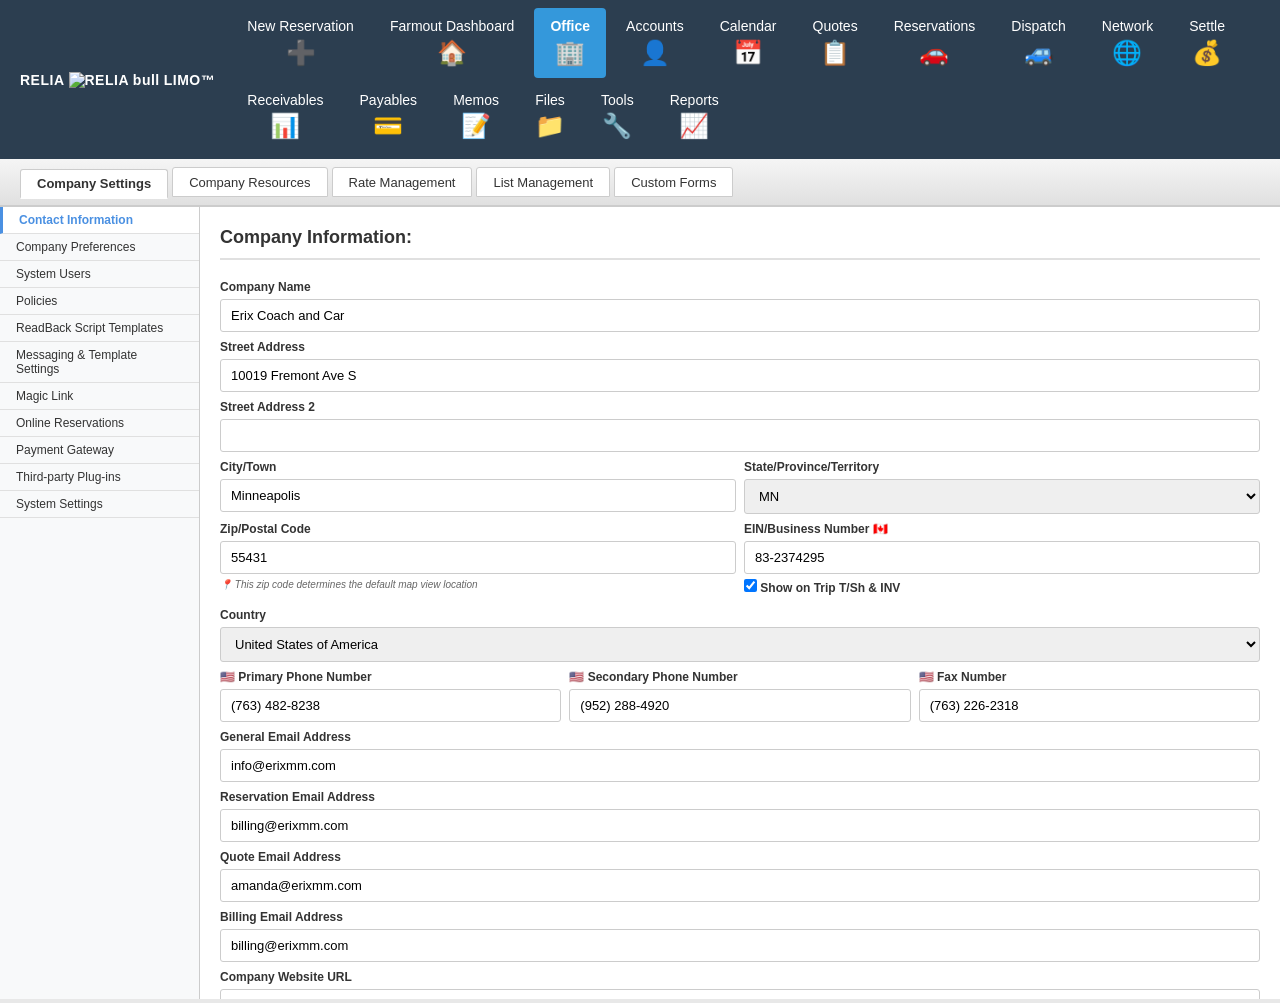
==== index.html @ c33052de "fbfb fbfb" ====
<!DOCTYPE html>
<html lang="en">
  <head>
    <meta charset="UTF-8" />
    <meta name="viewport" content="width=device-width, initial-scale=1.0" />
    <title>RELIA LIMO™ - Management System</title>
    <link rel="icon" href="https://github.com/user-attachments/assets/d7d111cc-186d-4a88-bac3-7b39c313b25c" />
    <!-- Load environment variables first -->
    <script src="env.js"></script>
    <link rel="stylesheet" href="my-office.css" />
    <link rel="stylesheet" href="accounts.css" />
    <link rel="stylesheet" href="quotes.css" />
    <link rel="stylesheet" href="calendar.css" />
    <link rel="stylesheet" href="user-menu.css" />
    <style>
      /* Main section visibility control */
      .app-main-section {
        display: none !important;
      }
      .app-main-section.active {
        display: block !important;
      }
      
      /* Ensure only one header shows */
      body {
        margin: 0;
        padding: 0;
      }
    </style>
  </head>
  <body>
    <div id="app">
      <!-- UNIFIED HEADER -->
      <header class="header">
        <div class="header-content">
          <div class="header-left">
            <h1 class="logo">RELIA<img src="https://rosebud.ai/assets/red-bull-logo.webp?5r88" alt="RELIA bull" class="logo-bull">LIMO™</h1>
          </div>
          <div class="main-nav">
            <button class="nav-btn" data-section="new-reservation" onclick="openNewReservation()"><span>New Reservation</span><span style="font-size: 24px;">➕</span></button>
            <button class="nav-btn" data-section="dashboard" onclick="switchMainSection('dashboard')"><span>Farmout Dashboard</span><span style="font-size: 24px;">🏠</span></button>
            <button class="nav-btn active" data-section="office" onclick="switchMainSection('office')"><span>Office</span><span style="font-size: 24px;">🏢</span></button>
            <button class="nav-btn" data-section="accounts" onclick="switchMainSection('accounts')"><span>Accounts</span><span style="font-size: 24px;">👤</span></button>
            <button class="nav-btn" data-section="calendar" onclick="switchMainSection('calendar')"><span>Calendar</span><span style="font-size: 24px;">📅</span></button>
            <button class="nav-btn" data-section="quotes" onclick="switchMainSection('quotes')"><span>Quotes</span><span style="font-size: 24px;">📋</span></button>
            <button class="nav-btn" data-section="reservations" onclick="switchMainSection('reservations')"><span>Reservations</span><span style="font-size: 24px;">🚗</span></button>
            <button class="nav-btn" data-section="dispatch" onclick="switchMainSection('dispatch')"><span>Dispatch</span><span style="font-size: 24px;">🚙</span></button>
            <button class="nav-btn" data-section="network" onclick="switchMainSection('network')"><span>Network</span><span style="font-size: 24px;">🌐</span></button>
            <button class="nav-btn" data-section="settle" onclick="switchMainSection('settle')"><span>Settle</span><span style="font-size: 24px;">💰</span></button>
            <button class="nav-btn" data-section="receivables" onclick="switchMainSection('receivables')"><span>Receivables</span><span style="font-size: 24px;">📊</span></button>
            <button class="nav-btn" data-section="payables" onclick="switchMainSection('payables')"><span>Payables</span><span style="font-size: 24px;">💳</span></button>
            <button class="nav-btn" data-section="memos" onclick="switchMainSection('memos')"><span>Memos</span><span style="font-size: 24px;">📝</span></button>
            <button class="nav-btn" data-section="files" onclick="switchMainSection('files')"><span>Files</span><span style="font-size: 24px;">📁</span></button>
            <button class="nav-btn" data-section="tools" onclick="switchMainSection('tools')"><span>Tools</span><span style="font-size: 24px;">🔧</span></button>
            <button class="nav-btn" data-section="reports" onclick="switchMainSection('reports')"><span>Reports</span><span style="font-size: 24px;">📈</span></button>
          </div>
        </div>
      </header>

      <!-- FARMOUT DASHBOARD SECTION (User View, Driver View, Farm-out) -->
      <div id="dashboardSection" class="app-main-section">
        <iframe src="index-reservations.html" style="width: 100%; height: calc(100vh - 60px); border: none;"></iframe>
      </div>

      <!-- OFFICE SECTION -->
      <div id="officeSection" class="app-main-section active">
        <iframe src="my-office.html" style="width: 100%; height: calc(100vh - 60px); border: none;"></iframe>
      </div>

      <!-- ACCOUNTS SECTION -->
      <div id="accountsSection" class="app-main-section">
        <iframe src="accounts.html" style="width: 100%; height: calc(100vh - 60px); border: none;"></iframe>
      </div>

      <!-- CALENDAR SECTION -->
      <div id="calendarSection" class="app-main-section">
        <iframe src="calendar.html" style="width: 100%; height: calc(100vh - 60px); border: none;"></iframe>
      </div>

      <!-- QUOTES SECTION -->
      <div id="quotesSection" class="app-main-section">
        <iframe src="quotes.html" style="width: 100%; height: calc(100vh - 60px); border: none;"></iframe>
      </div>

      <!-- RESERVATIONS SECTION -->
      <div id="reservationsSection" class="app-main-section">
        <iframe src="reservations-list.html" style="width: 100%; height: calc(100vh - 60px); border: none;"></iframe>
      </div>

      <!-- DISPATCH SECTION -->
      <div id="dispatchSection" class="app-main-section">
        <iframe src="dispatch-grid.html" style="width: 100%; height: calc(100vh - 60px); border: none;"></iframe>
      </div>

      <!-- NETWORK SECTION -->
      <div id="networkSection" class="app-main-section">
        <iframe src="network.html" style="width: 100%; height: calc(100vh - 60px); border: none;"></iframe>
      </div>

      <!-- SETTLE SECTION -->
      <div id="settleSection" class="app-main-section">
        <iframe src="settle.html" style="width: 100%; height: calc(100vh - 60px); border: none;"></iframe>
      </div>

      <!-- RECEIVABLES SECTION -->
      <div id="receivablesSection" class="app-main-section">
        <iframe src="receivables.html" style="width: 100%; height: calc(100vh - 60px); border: none;"></iframe>
      </div>

      <!-- PAYABLES SECTION -->
      <div id="payablesSection" class="app-main-section">
        <iframe src="payables.html" style="width: 100%; height: calc(100vh - 60px); border: none;"></iframe>
      </div>

      <!-- MEMOS SECTION -->
      <div id="memosSection" class="app-main-section">
        <iframe src="memos.html" style="width: 100%; height: calc(100vh - 60px); border: none;"></iframe>
      </div>

      <!-- FILES SECTION -->
      <div id="filesSection" class="app-main-section">
        <iframe src="files.html" style="width: 100%; height: calc(100vh - 60px); border: none;"></iframe>
      </div>

      <!-- TOOLS SECTION -->
      <div id="toolsSection" class="app-main-section">
        <iframe src="tools.html" style="width: 100%; height: calc(100vh - 60px); border: none;"></iframe>
      </div>

      <!-- REPORTS SECTION -->
      <div id="reportsSection" class="app-main-section">
        <iframe src="reports.html" style="width: 100%; height: calc(100vh - 60px); border: none;"></iframe>
      </div>

      <!-- NEW RESERVATION SECTION -->
      <div id="new-reservationSection" class="app-main-section">
        <iframe src="reservation-form.html" style="width: 100%; height: calc(100vh - 60px); border: none;"></iframe>
      </div>
    </div>

    <script>
      function openNewReservation() {
        switchMainSection('new-reservation');
      }

      function switchMainSection(section) {
        console.log('Switching to section:', section);
        
        // Update nav button active state
        document.querySelectorAll('.nav-btn').forEach(btn => {
          btn.classList.remove('active');
          if (btn.dataset.section === section) {
            btn.classList.add('active');
          }
        });

        // Force hide all sections first - remove active class
        document.querySelectorAll('.app-main-section').forEach(sec => {
          sec.classList.remove('active');
        });

        // Show selected section
        const sectionElement = document.getElementById(section + 'Section');
        if (sectionElement) {
          sectionElement.classList.add('active');
          console.log('✓ Activated section:', section);
        } else {
          console.error('Section not found:', section + 'Section');
        }
      }

      // Listen for messages from iframes
      window.addEventListener('message', function(event) {
        if (event.data.action === 'switchSection') {
          switchMainSection(event.data.section);
        } else if (event.data.action === 'switchToDashboard') {
          // Switch to dashboard first
          switchMainSection('dashboard');
          // Then send message to dashboard iframe to switch view
          setTimeout(() => {
            const dashboardIframe = document.querySelector('#dashboardSection iframe');
            if (dashboardIframe && dashboardIframe.contentWindow) {
              dashboardIframe.contentWindow.postMessage({
                action: 'switchView',
                view: event.data.view
              }, '*');
            }
          }, 100);
        } else if (event.data.action === 'navigateToSystemMapping') {
          // Switch to Office section
          switchMainSection('office');
          // Then send message to office iframe to navigate to System Settings > System Mapping
          setTimeout(() => {
            const officeIframe = document.querySelector('#officeSection iframe');
            if (officeIframe && officeIframe.contentWindow) {
              officeIframe.contentWindow.postMessage({
                action: 'navigateToSystemSettings',
                page: 'system-mapping'
              }, '*');
            }
          }, 100);
        }
      });
    </script>

    <!-- Authentication Protection & User Menu -->
    <script type="module" src="auth-guard.js"></script>
    <script type="module" src="user-menu.js"></script>
  </body>
</html>
---- my-office.css ----
* {
  margin: 0;
  padding: 0;
  box-sizing: border-box;
}

body {
  font-family: 'Segoe UI', Tahoma, Geneva, Verdana, sans-serif;
  background: #e8e8e8;
  color: #333;
  overflow-x: hidden;
}

/* Rate Management Layout */
.rate-management-layout {
  display: grid;
  grid-template-columns: 220px 1fr;
  gap: 0;
  height: calc(100vh - 110px);
  overflow: hidden;
}

.stored-rates-panel {
  background: #f5f5f5;
  border-right: 1px solid #ccc;
  border-radius: 0;
  display: flex;
  flex-direction: column;
  overflow-y: auto;
  height: 100%;
}

.rate-config-panel {
  background: white;
  border: none;
  border-radius: 0;
  display: flex;
  flex-direction: column;
  overflow-y: auto;
  padding: 20px;
}

.rate-type-tabs {
  display: flex;
  border-bottom: 2px solid #ddd;
  background: #f5f5f5;
}

.rate-type-tab {
  flex: 1;
  padding: 12px 20px;
  background: #f5f5f5;
  border: none;
  border-right: 1px solid #ddd;
  font-size: 13px;
  font-weight: 600;
  color: #666;
  cursor: pointer;
  transition: all 0.2s;
}

.rate-type-tab:last-child {
  border-right: none;
}

.rate-type-tab:hover {
  background: #e0e0e0;
}

.rate-type-tab.active {
  background: white;
  color: #2c3e50;
  border-bottom: 2px solid #3498db;
  margin-bottom: -2px;
}

.rate-form-content {
  padding: 20px;
  flex: 1;
  overflow-y: auto;
}

.rate-form {
  display: none;
}

.rate-form.active {
  display: block;
}

/* Rate Matrix Layout */
.rate-matrix-layout {
  padding: 30px;
  background: white;
  border: 1px solid #ddd;
  border-radius: 4px;
  min-height: calc(100vh - 110px);
}

.rate-matrix-panel {
  max-width: 600px;
}

.rate-matrix-list {
  display: flex;
  flex-direction: column;
  gap: 15px;
  margin-bottom: 30px;
}

.rate-matrix-item {
  display: flex;
  justify-content: space-between;
  align-items: center;
  padding: 12px 0;
  border-bottom: 1px solid #e0e0e0;
}

.rate-matrix-item:last-child {
  border-bottom: none;
}

.rate-matrix-name {
  color: #0066cc;
  text-decoration: underline;
  font-size: 14px;
  font-weight: 500;
  cursor: pointer;
  transition: color 0.2s;
}

.rate-matrix-name:hover {
  color: #004499;
}

.rate-matrix-actions {
  display: flex;
  gap: 15px;
}

.rate-matrix-edit {
  color: #0066cc;
  text-decoration: none;
  font-size: 13px;
  font-weight: 500;
  cursor: pointer;
  transition: color 0.2s;
}

.rate-matrix-edit:hover {
  color: #004499;
  text-decoration: underline;
}

.rate-matrix-delete {
  color: #d32f2f;
  text-decoration: none;
  font-size: 13px;
  font-weight: 500;
  cursor: pointer;
  transition: color 0.2s;
}

.rate-matrix-delete:hover {
  color: #b71c1c;
  text-decoration: underline;
}

.rate-matrix-divider {
  text-align: center;
  margin: 30px 0;
  position: relative;
}

.rate-matrix-divider::before {
  content: '';
  position: absolute;
  left: 0;
  top: 50%;
  width: 100%;
  height: 1px;
  background: #ddd;
}

.rate-matrix-divider span {
  position: relative;
  background: white;
  padding: 0 15px;
  color: #999;
  font-size: 13px;
  font-weight: 500;
}

.rate-matrix-create {
  text-align: left;
}

.rate-matrix-create-link {
  color: #0066cc;
  text-decoration: underline;
  font-size: 14px;
  font-weight: 500;
  cursor: pointer;
  transition: color 0.2s;
}

.rate-matrix-create-link:hover {
  color: #004499;
}

/* Promo Layout */
.promo-layout {
  display: flex;
  flex-direction: column;
  height: calc(100vh - 110px);
}

.promo-tabs {
  display: flex;
  background: #f5f5f5;
  border-bottom: 2px solid #ddd;
}

.promo-tab {
  padding: 12px 30px;
  background: #f5f5f5;
  border: none;
  border-right: 1px solid #ddd;
  font-size: 13px;
  font-weight: 600;
  color: #666;
  cursor: pointer;
  transition: all 0.2s;
}

.promo-tab:hover {
  background: #e0e0e0;
}

.promo-tab.active {
  background: white;
  color: #2c3e50;
  border-bottom: 2px solid #3498db;
  margin-bottom: -2px;
}

.promo-content-layout {
  display: grid;
  grid-template-columns: 350px 1fr;
  gap: 20px;
  padding: 20px;
  background: white;
  flex: 1;
  overflow-y: auto;
}

.promo-list-panel {
  display: flex;
  flex-direction: column;
}

.promo-form-panel {
  border-left: 1px solid #e0e0e0;
  padding-left: 20px;
  overflow-y: auto;
}

.promo-editor-toolbar {
  display: flex;
  gap: 5px;
  align-items: center;
  flex-wrap: wrap;
}

/* Miscellaneous Fees Layout */
.misc-fees-layout {
  display: grid;
  grid-template-columns: 350px 1fr;
  gap: 20px;
  padding: 20px;
  background: white;
  border: 1px solid #ddd;
  border-radius: 4px;
  height: calc(100vh - 110px);
  overflow: hidden;
}

.misc-fees-list-panel {
  display: flex;
  flex-direction: column;
  border-right: 1px solid #e0e0e0;
  padding-right: 20px;
}

.misc-fees-form-panel {
  overflow-y: auto;
  padding-left: 20px;
}

/* Header - Same as reservation form */
.header {
  background: #2c3e50;
  box-shadow: 0 2px 4px rgba(0, 0, 0, 0.2);
}

.header-content {
  display: flex;
  justify-content: space-between;
  align-items: center;
  max-width: 1800px;
  margin: 0 auto;
  padding: 8px 20px;
  gap: 1rem;
}

.header-left {
  display: flex;
  align-items: center;
  gap: 15px;
}

.logo {
  font-size: 14px;
  font-weight: 700;
  color: white;
  letter-spacing: 0.5px;
  white-space: nowrap;
  display: flex;
  align-items: center;
  gap: 4px;
}

.logo-bull {
  height: 16px;
  width: auto;
  vertical-align: middle;
  display: inline-block;
}

.logo-bull {
  height: 16px;
  width: auto;
  vertical-align: middle;
  display: inline-block;
}

.btn-new-reservation {
  background: #28a745;
  color: white;
  border: none;
  padding: 8px 16px;
  font-size: 13px;
  font-weight: 600;
  border-radius: 4px;
  cursor: pointer;
  white-space: nowrap;
  transition: background 0.2s;
}

.btn-new-reservation:hover {
  background: #218838;
}

.header-view-buttons {
  display: flex;
  gap: 5px;
}

.view-btn {
  background: rgba(255, 255, 255, 0.15);
  color: white;
  border: 1px solid rgba(255, 255, 255, 0.3);
  padding: 6px 12px;
  font-size: 12px;
  border-radius: 3px;
  cursor: pointer;
  white-space: nowrap;
  transition: background 0.2s;
}

.view-btn:hover {
  background: rgba(255, 255, 255, 0.25);
}

.main-nav {
  display: flex;
  gap: 4px;
  flex: 1;
  justify-content: flex-start;
}

.nav-btn {
  padding: 8px 12px;
  border: none;
  background: rgba(255, 255, 255, 0.1);
  color: white;
  cursor: pointer;
  font-size: 11px;
  font-weight: 500;
  transition: background 0.2s;
  white-space: nowrap;
  border-radius: 3px;
  min-width: fit-content;
  box-sizing: border-box;
  display: flex;
  flex-direction: column;
  align-items: center;
  gap: 4px;
  line-height: 1.2;
}

.nav-btn:hover {
  background: rgba(255, 255, 255, 0.2);
}

.nav-btn.active {
  background: #e74c3c;
  font-weight: 500;
}

/* Window Tabs Bar */
.window-tabs-bar {
  background: linear-gradient(180deg, #f5f5f5 0%, #e0e0e0 100%);
  border-bottom: 2px solid #ccc;
  padding: 8px 20px;
  display: flex;
  justify-content: space-between;
  align-items: center;
}

.window-tabs {
  display: flex;
  gap: 4px;
}

.window-tab {
  padding: 6px 16px;
  border: 1px solid #ccc;
  background: white;
  color: #333;
  cursor: pointer;
  border-radius: 3px 3px 0 0;
  font-size: 13px;
  font-weight: 500;
  transition: all 0.2s;
  white-space: nowrap;
}

.window-tab:hover {
  background: #f8f9fa;
}

.window-tab.active {
  background: white;
  border-bottom-color: white;
  font-weight: 600;
  position: relative;
  bottom: -2px;
  border-bottom: 2px solid white;
}

.window-actions {
  display: flex;
  gap: 5px;
}

.window-actions .view-btn {
  background: rgba(255, 255, 255, 0.9);
  border: 1px solid #ccc;
  padding: 6px 12px;
  font-size: 12px;
  border-radius: 3px;
  cursor: pointer;
  white-space: nowrap;
  transition: background 0.2s;
  color: #333;
}

.window-actions .view-btn:hover {
  background: #e9ecef;
  border-color: #adb5bd;
}

/* Buttons */
.btn {
  padding: 8px 16px;
  border: 1px solid #ccc;
  border-radius: 3px;
  font-size: 13px;
  font-weight: 500;
  cursor: pointer;
  transition: all 0.2s;
  background: white;
}

.btn-primary {
  background: #4a90e2;
  border-color: #4a90e2;
  color: white;
}

.btn-primary:hover {
  background: #357abd;
}

.btn-secondary {
  background: #6c757d;
  border-color: #6c757d;
  color: white;
}

.btn-secondary:hover {
  background: #5a6268;
}

.btn-large {
  padding: 10px 24px;
  font-size: 14px;
  font-weight: 600;
}

/* Main Content */
.main-content {
  max-width: 1800px;
  margin: 0 auto;
  padding: 0;
  display: flex;
}

#mainSidebar {
  flex-shrink: 0;
  width: 200px;
}

.office-section {
  flex: 1;
  width: 100%;
  max-width: 100%;
}

/* Office Layout */
.office-layout {
  flex: 1;
  min-height: calc(100vh - 90px);
  background: white;
}

/* Sidebar */
.sidebar {
  background: #f8f9fa;
  border-right: 1px solid #ccc;
  display: flex;
  flex-direction: column;
  padding: 0;
}

.sidebar-group {
  display: flex;
  flex-direction: column;
  flex: 1;
}

.sidebar-btn {
  padding: 6px 16px;
  border: none;
  background: transparent;
  text-align: left;
  font-size: 12px;
  color: #333;
  cursor: pointer;
  border-bottom: 1px solid #e0e0e0;
  transition: all 0.2s;
  width: 100%;
  display: block;
}

.sidebar-btn:hover {
  background: #e9ecef;
}

.sidebar-btn.active {
  background: white;
  border-left: 3px solid #4a90e2;
  font-weight: 600;
  color: #4a90e2;
}

.sidebar-subgroup {
  background: #f2f4f7;
  padding: 4px 0 10px 0;
}

.sidebar-subbtn {
  padding: 6px 18px 6px 28px;
  border: none;
  background: transparent;
  text-align: left;
  font-size: 12px;
  color: #333;
  cursor: pointer;
  border-bottom: 1px solid #e0e0e0;
  width: 100%;
  display: block;
  transition: all 0.2s;
}

.sidebar-subbtn:hover {
  background: #e9ecef;
}

.sidebar-subbtn.active {
  background: #fff;
  color: #2c5282;
  border-left: 3px solid #4a90e2;
  font-weight: 600;
}

/* Content Area */
.content-area {
  padding: 20px;
  background: white;
}

.office-section {
  display: none;
}

.office-section.active {
  display: block;
}

.section-header {
  margin-bottom: 20px;
  padding-bottom: 10px;
  border-bottom: 2px solid #e0e0e0;
}

.section-header h2 {
  font-size: 18px;
  font-weight: 600;
  color: #333;
}

/* Form Styles */
.form-container {
  max-width: 1200px;
}

.form-row,
.form-row-2,
.form-row-3 {
  display: grid;
  gap: 8px;
  margin-bottom: 8px;
}

.form-row {
  grid-template-columns: 1fr;
}

.form-row-2 {
  grid-template-columns: 1fr 1fr;
}

.form-row-3 {
  grid-template-columns: 1fr 1fr 1fr;
}

.form-group {
  display: flex;
  flex-direction: column;
}

.form-group label {
  font-size: 12px;
  font-weight: 600;
  color: #333;
  margin-bottom: 5px;
}

.form-control {
  padding: 8px 10px;
  border: 1px solid #ccc;
  border-radius: 3px;
  font-size: 13px;
  font-family: inherit;
}

.form-control:focus {
  outline: none;
  border-color: #4a90e2;
  box-shadow: 0 0 0 2px rgba(74, 144, 226, 0.1);
}

.form-hint {
  font-size: 11px;
  color: #666;
  margin: 5px 0;
}

.file-upload-group {
  display: flex;
  align-items: center;
  gap: 10px;
  margin: 10px 0;
}

.file-name {
  font-size: 12px;
  color: #666;
  font-style: italic;
}

.logo-preview {
  margin-top: 15px;
  padding: 20px;
  border: 1px solid #e0e0e0;
  border-radius: 3px;
  text-align: center;
  background: #fafafa;
}

.logo-preview img {
  max-width: 200px;
  height: auto;
  display: block;
  margin: 0 auto 10px;
  background: white;
  padding: 10px;
  border: 1px solid #e0e0e0;
}

.logo-link {
  color: #4a90e2;
  font-size: 12px;
  text-decoration: none;
  display: inline-block;
  margin-top: 10px;
}

.logo-link:hover {
  text-decoration: underline;
}

.form-actions {
  margin-top: 30px;
  padding-top: 20px;
  border-top: 1px solid #e0e0e0;
  display: flex;
  justify-content: center;
}

/* Company Preferences Sub-navigation */
.prefs-subnav {
  display: flex;
  gap: 0;
  margin-bottom: 20px;
  border: 1px solid #ccc;
  border-radius: 3px;
  overflow: hidden;
  background: white;
}

.prefs-subnav-btn {
  flex: 1;
  padding: 10px 15px;
  border: none;
  border-right: 1px solid #ccc;
  background: #f8f9fa;
  color: #333;
  cursor: pointer;
  font-size: 12px;
  font-weight: 500;
  transition: all 0.2s;
  white-space: nowrap;
}

.prefs-subnav-btn:last-child {
  border-right: none;
}

.prefs-subnav-btn:hover {
  background: #e9ecef;
}

.prefs-subnav-btn.active {
  background: white;
  font-weight: 600;
  color: #4a90e2;
  border-bottom: 3px solid #4a90e2;
}

.prefs-content {
  display: none;
}

.prefs-content.active {
  display: block;
}

.form-section-divider {
  height: 1px;
  background: #e0e0e0;
  margin: 25px 0;
}

.btn-small {
  padding: 6px 12px;
  font-size: 12px;
}

.btn-danger {
  background: #dc3545;
  border-color: #dc3545;
  color: white;
}

.btn-danger:hover {
  background: #c82333;
}

/* System Users Layout */
.system-users-layout {
  display: grid;
  grid-template-columns: 250px 1fr;
  min-height: calc(100vh - 150px);
  background: white;
  border: 1px solid #ccc;
}

.users-list-panel {
  background: #f8f9fa;
  border-right: 1px solid #ccc;
  display: flex;
  flex-direction: column;
}

.users-list-header {
  padding: 15px;
  border-bottom: 1px solid #ccc;
  display: flex;
  justify-content: space-between;
  align-items: center;
}

.users-list-header h3 {
  font-size: 14px;
  font-weight: 600;
  margin: 0;
}

.users-list {
  flex: 1;
  overflow-y: auto;
}

.user-item {
  padding: 12px 15px;
  border-bottom: 1px solid #e0e0e0;
  cursor: pointer;
  transition: background 0.2s;
}

.user-item:hover {
  background: #e9ecef;
}

.user-item.active {
  background: white;
  border-left: 3px solid #4a90e2;
}

.user-item-name {
  font-size: 12px;
  font-weight: 600;
  color: #333;
  margin-bottom: 4px;
}

.user-item-role {
  font-size: 11px;
  color: #666;
}

.users-actions {
  padding: 15px;
  border-top: 1px solid #ccc;
}

.user-details-panel {
  padding: 20px;
  overflow-y: auto;
}

.user-details-header {
  display: flex;
  justify-content: space-between;
  align-items: center;
  margin-bottom: 20px;
  padding-bottom: 15px;
  border-bottom: 2px solid #e0e0e0;
}

.user-details-header h3 {
  font-size: 18px;
  font-weight: 600;
  margin: 0;
}

.user-info-section,
.user-databases-section,
.ip-restrictions-section,
.permissions-section,
.schedule-restrictions-section {
  margin-bottom: 30px;
  padding: 20px;
  background: #fafafa;
  border: 1px solid #e0e0e0;
  border-radius: 3px;
}

.user-info-section h4,
.user-databases-section h4,
.ip-restrictions-section h4,
.permissions-section h4,
.schedule-restrictions-section h4 {
  font-size: 14px;
  font-weight: 600;
  margin: 0 0 15px 0;
  color: #333;
}

.permissions-notice,
.schedule-notice {
  background: #fff3cd;
  border: 1px solid #ffc107;
  padding: 10px 15px;
  margin-bottom: 20px;
  font-size: 12px;
  border-radius: 3px;
}

.permissions-tree {
  max-height: 600px;
  overflow-y: auto;
  border: 1px solid #e0e0e0;
  background: white;
  padding: 15px;
}

.permission-group {
  margin-bottom: 15px;
}

.permission-parent {
  display: block;
  font-weight: 600;
  font-size: 13px;
  padding: 8px;
  background: #f8f9fa;
  border-bottom: 1px solid #e0e0e0;
  cursor: pointer;
  user-select: none;
}

.permission-parent:hover {
  background: #e9ecef;
}

.toggle-icon {
  display: inline-block;
  width: 16px;
  font-size: 12px;
  color: #666;
}

.permission-children {
  padding-left: 30px;
  margin-top: 10px;
}

.permission-children label {
  display: block;
  padding: 6px 8px;
  font-size: 12px;
  font-weight: 400;
  cursor: pointer;
}

.permission-children label:hover {
  background: #f8f9fa;
}

.permission-children input[type="checkbox"] {
  margin-right: 8px;
}

.schedule-table {
  width: 100%;
  border-collapse: collapse;
  background: white;
}

.schedule-table th,
.schedule-table td {
  padding: 10px;
  border: 1px solid #e0e0e0;
  font-size: 12px;
}

.schedule-table th {
  background: #f8f9fa;
  font-weight: 600;
  text-align: left;
}

.form-control-small {
  padding: 6px 8px;
  border: 1px solid #ccc;
  border-radius: 3px;
  font-size: 12px;
  font-family: inherit;
  width: 100%;
}

.form-control-small:focus {
  outline: none;
  border-color: #4a90e2;
}

.user-empty-state {
  display: flex;
  align-items: center;
  justify-content: center;
  min-height: 400px;
}

/* Policies Layout */
.policies-layout {
  background: white;
}

.policy-tabs {
  display: flex;
  gap: 0;
  border-bottom: 2px solid #ccc;
  background: #f8f9fa;
}

.policy-tab {
  padding: 12px 24px;
  border: none;
  background: transparent;
  color: #666;
  cursor: pointer;
  font-size: 13px;
  font-weight: 500;
  border-bottom: 3px solid transparent;
  transition: all 0.2s;
}

.policy-tab:hover {
  background: #e9ecef;
}

.policy-tab.active {
  color: #4a90e2;
  border-bottom-color: #4a90e2;
  background: white;
  font-weight: 600;
}

.policies-content-layout {
  display: grid;
  grid-template-columns: 300px 1fr;
  min-height: calc(100vh - 200px);
}

.policies-list-panel {
  background: #f8f9fa;
  border-right: 1px solid #ccc;
  display: flex;
  flex-direction: column;
}

.policies-list-header {
  padding: 15px;
  border-bottom: 1px solid #ccc;
  display: flex;
  justify-content: space-between;
  align-items: center;
}

.policies-list-header h3 {
  font-size: 14px;
  font-weight: 600;
  margin: 0;
}

.policies-list {
  flex: 1;
  overflow-y: auto;
}

.policy-item {
  padding: 12px 15px;
  border-bottom: 1px solid #e0e0e0;
  cursor: pointer;
  transition: background 0.2s;
}

.policy-item:hover {
  background: #e9ecef;
}

.policy-item.active {
  background: white;
  border-left: 3px solid #4a90e2;
}

.policy-item-name {
  font-size: 12px;
  font-weight: 500;
  color: #333;
}

.policies-actions {
  padding: 15px;
  border-top: 1px solid #ccc;
  display: flex;
  flex-direction: column;
  gap: 5px;
}

.policy-editor-panel {
  padding: 20px;
  overflow-y: auto;
  background: white;
}

.policy-editor-header {
  margin-bottom: 20px;
}

/* Two-column layout for form and editor (only in policies and custom forms sections) */
#policies-section .policy-editor-content-wrapper,
#custom-forms-section .policy-editor-content-wrapper {
  display: flex;
  gap: 20px;
  align-items: stretch;
}

#policies-section .policy-form-column {
  flex: 0 0 180px;
  min-width: 180px;
  display: flex;
  flex-direction: column;
}

#custom-forms-section .policy-form-column {
  flex: 0 0 400px;
  min-width: 400px;
  display: flex;
  flex-direction: column;
}

#policies-section .policy-editor-column,
#custom-forms-section .policy-editor-column {
  flex: 1;
  min-width: 0;
  display: flex;
  flex-direction: column;
}

/* HTML Editor */
.html-editor-container {
  border: 1px solid #ccc;
  border-radius: 3px;
  background: white;
  display: flex;
  flex-direction: column;
  height: 100%;
}

.html-editor-toolbar {
  display: flex;
  flex-wrap: wrap;
  gap: 5px;
  padding: 10px;
  background: #f8f9fa;
  border-bottom: 1px solid #ccc;
  align-items: center;
}

.toolbar-group {
  display: flex;
  gap: 2px;
}

.toolbar-separator {
  width: 1px;
  height: 24px;
  background: #ccc;
  margin: 0 5px;
}

.toolbar-btn {
  padding: 6px 10px;
  border: 1px solid #ccc;
  background: white;
  cursor: pointer;
  font-size: 13px;
  border-radius: 3px;
  transition: all 0.2s;
  min-width: 32px;
  text-align: center;
}

.toolbar-btn:hover {
  background: #e9ecef;
  border-color: #999;
}

.toolbar-btn:active {
  background: #dee2e6;
}

.toolbar-btn-primary {
  background: #4a90e2;
  border-color: #4a90e2;
  color: white;
  font-weight: 500;
  display: none; /* Hidden by default, shown when in HTML editor sections */
}

.toolbar-btn-primary:hover {
  background: #357abd;
}

.toolbar-select {
  padding: 6px 8px;
  border: 1px solid #ccc;
  border-radius: 3px;
  font-size: 12px;
  background: white;
  cursor: pointer;
}

.toolbar-select:focus {
  outline: none;
  border-color: #4a90e2;
}

.html-editor-content {
  flex: 1;
  overflow-y: auto;
  padding: 20px;
  font-family: Arial, sans-serif;
  font-size: 13px;
  line-height: 1.6;
  color: #333;
  min-height: 400px;
}

.html-editor-content:focus {
  outline: none;
}

.html-editor-content p {
  margin: 0 0 10px 0;
}

/* Source Code View (xhtml) */
.html-editor-source {
  flex: 1;
  padding: 20px;
  border: none;
  font-family: 'Courier New', Consolas, monospace;
  font-size: 12px;
  line-height: 1.5;
  resize: none;
  background: #f8f8f8;
  color: #333;
  min-height: 400px;
}

.html-editor-source:focus {
  outline: none;
  background: #fff;
}

/* Preview View */
.html-editor-preview {
  flex: 1;
  overflow-y: auto;
  padding: 20px;
  font-family: Arial, sans-serif;
  font-size: 13px;
  line-height: 1.6;
  color: #333;
  background: white;
  border: 1px solid #e0e0e0;
  min-height: 400px;
}

.html-editor-preview p {
  margin: 0 0 10px 0;
}

.html-editor-footer {
  padding: 10px 15px;
  background: #f8f9fa;
  border-top: 1px solid #ccc;
  margin-top: auto;
  display: flex;
  align-items: center;
  justify-content: space-between;
}

.editor-footer-tabs {
  display: flex;
  gap: 5px;
}

.editor-footer-tab {
  padding: 6px 16px;
  border: 1px solid #ccc;
  background: white;
  cursor: pointer;
  font-size: 12px;
  border-radius: 3px;
  transition: all 0.2s;
}

.editor-footer-tab:hover {
  background: #e9ecef;
}

.editor-footer-tab.active {
  background: #4a90e2;
  color: white;
  border-color: #4a90e2;
}

/* Tag Insert Modal */
.tag-categories {
  max-height: 500px;
  overflow-y: auto;
}

.tag-category {
  margin-bottom: 20px;
  padding: 15px;
  background: #f8f9fa;
  border: 1px solid #e0e0e0;
  border-radius: 3px;
}

.tag-category h4 {
  font-size: 13px;
  font-weight: 600;
  margin: 0 0 10px 0;
  color: #333;
  padding-bottom: 10px;
  border-bottom: 1px solid #e0e0e0;
}

.tag-list {
  display: flex;
  flex-wrap: wrap;
  gap: 8px;
}

.tag-item {
  padding: 6px 12px;
  border: 1px solid #ccc;
  background: white;
  cursor: pointer;
  font-size: 11px;
  font-family: 'Courier New', monospace;
  border-radius: 3px;
  transition: all 0.2s;
  color: #d63384;
  font-weight: 500;
}

.tag-item:hover {
  background: #4a90e2;
  border-color: #4a90e2;
  color: white;
  transform: translateY(-1px);
  box-shadow: 0 2px 4px rgba(0, 0, 0, 0.1);
}

/* ====================================== */
/* Messaging & Template Settings Styles */
/* ====================================== */

.messaging-layout {
  border: 1px solid #ddd;
  border-radius: 4px;
  overflow: hidden;
  background: white;
}

/* Left Navigation Panel */
.messaging-nav-panel {
  width: 200px;
  background: #f8f9fa;
  border-right: 1px solid #ddd;
  overflow-y: auto;
  flex-shrink: 0;
  padding: 10px 0;
}

.messaging-nav-header {
  padding: 20px;
  background: #fff;
  border-bottom: 1px solid #ddd;
}

.messaging-nav-header h3 {
  font-size: 16px;
  color: #2c3e50;
  margin: 0;
}

.messaging-nav-list {
  padding: 10px 0;
}

.messaging-nav-item {
  display: flex;
  align-items: center;
  gap: 10px;
  width: 100%;
  padding: 12px 20px;
  border: none;
  background: transparent;
  text-align: left;
  cursor: pointer;
  font-size: 14px;
  color: #555;
  transition: all 0.2s;
  border-left: 3px solid transparent;
}

.messaging-nav-item:hover {
  background: rgba(74, 144, 226, 0.1);
  color: #4a90e2;
}

.messaging-nav-item.active {
  background: rgba(74, 144, 226, 0.15);
  color: #4a90e2;
  border-left-color: #4a90e2;
  font-weight: 600;
}

.nav-item-icon {
  font-size: 16px;
}

/* Subnav items */
.messaging-nav-subitems {
  padding-left: 20px;
  background: rgba(0, 0, 0, 0.02);
}

.messaging-nav-subitem {
  display: block;
  width: 100%;
  padding: 10px 15px;
  background: transparent;
  border: none;
  border-left: 3px solid transparent;
  text-align: left;
  cursor: pointer;
  font-size: 12px;
  color: #6c757d;
  transition: all 0.2s;
}

.messaging-nav-subitem:hover {
  background: #e9ecef;
  color: #495057;
}

.messaging-nav-subitem.active {
  background: #e3f2fd;
  border-left-color: #2196f3;
  color: #0066cc;
  font-weight: 600;
}

/* Right Content Panel */
.messaging-content-panel {
  flex: 1;
  background: white;
  overflow-y: auto;
  padding: 0;
}

/* Main Tabs */
.messaging-tabs {
  display: flex;
  gap: 0;
  background: #f8f9fa;
  border-bottom: 2px solid #ddd;
}

.messaging-tab {
  padding: 12px 24px;
  background: #f8f9fa;
  border: none;
  border-right: 1px solid #ddd;
  cursor: pointer;
  font-weight: 500;
  font-size: 13px;
  transition: all 0.2s;
  color: #555;
}

.messaging-tab:hover {
  background: #e9ecef;
}

.messaging-tab.active {
  background: white;
  border-bottom: 2px solid white;
  margin-bottom: -2px;
  position: relative;
  z-index: 1;
  color: #0066cc;
  font-weight: 600;
}

.messaging-content-wrapper {
  display: flex;
  gap: 0;
  min-height: 500px;
  max-height: calc(100vh - 250px);
}

.messaging-content-wrapper.full-width {
  display: block;
}

.messaging-content-wrapper.full-width .messaging-content-panel {
  width: 100%;
  max-width: 100%;
}

/* Tab Content */
.messaging-tab-content {
  display: none;
  padding: 20px;
}

.messaging-tab-content.active {
  display: block;
}

/* Subsections */
.messaging-subsection {
  display: none;
}

.messaging-subsection.active {
  display: block;
}

.messaging-section-header {
  margin-bottom: 20px;
  padding-bottom: 10px;
  border-bottom: 2px solid #e9ecef;
}

.messaging-section-header h3 {
  font-size: 18px;
  color: #2c3e50;
  margin: 0;
}

/* Email Header Templates Styles */
.email-header-row {
  display: flex;
  align-items: flex-start;
  gap: 20px;
  margin-bottom: 20px;
  padding: 0;
}

.email-header-label {
  width: 280px;
  font-size: 13px;
  color: #333;
  padding-top: 8px;
  font-weight: 400;
  flex-shrink: 0;
}

.email-header-textarea {
  flex: 1;
  min-height: 80px;
  font-size: 13px;
  padding: 8px;
  resize: vertical;
}

.email-header-note {
  padding: 10px 0;
  font-size: 12px;
  color: #666;
  font-style: italic;
}

.help-link {
  color: #0066cc;
  text-decoration: underline;
}

/* Invoices Styles */
.invoice-row {
  display: flex;
  align-items: center;
  gap: 20px;
  margin-bottom: 20px;
  padding: 0;
}

.invoice-message-row {
  display: flex;
  align-items: flex-start;
  gap: 20px;
  margin-bottom: 20px;
  padding: 0;
}

.invoice-label {
  width: 280px;
  font-size: 13px;
  color: #333;
  font-weight: 400;
  flex-shrink: 0;
}

.invoice-dropdown {
  width: 150px;
  font-size: 13px;
}

.invoice-textarea {
  flex: 1;
  min-height: 120px;
  font-size: 13px;
  padding: 8px;
  resize: vertical;
  font-family: monospace;
}

/* Document Mapping Styles */
.document-mapping-row {
  display: flex;
  align-items: center;
  gap: 20px;
  margin-bottom: 15px;
  padding: 0;
}

.document-mapping-label {
  width: 280px;
  font-size: 13px;
  color: #333;
  font-weight: 400;
  flex-shrink: 0;
}

.document-mapping-dropdown {
  width: 300px;
  font-size: 13px;
}

/* Settings Form */
.messaging-settings-form {
  max-width: 1000px;
}

.setting-row {
  display: grid;
  grid-template-columns: 2fr 1fr;
  gap: 20px;
  align-items: start;
  padding: 15px 0;
  border-bottom: 1px solid #f0f0f0;
}

.setting-row:last-child {
  border-bottom: none;
}

.setting-label {
  font-size: 13px;
  color: #555;
  line-height: 1.5;
  padding-top: 8px;
}

.setting-control {
  width: 200px;
  padding: 8px 12px;
  font-size: 13px;
}

.setting-control-group {
  display: flex;
  align-items: center;
  gap: 10px;
  flex-wrap: wrap;
}

.setting-label-inline {
  font-size: 13px;
  color: #555;
  white-space: nowrap;
}

.setting-control-inline {
  flex: 1;
  min-width: 250px;
  padding: 8px 12px;
  font-size: 13px;
}

/* Email Res Manifest Styles */
.info-banner {
  background: #fff9e6;
  border: 1px solid #f0c36d;
  padding: 12px 20px;
  margin-bottom: 20px;
  border-radius: 4px;
  font-size: 13px;
  color: #856404;
}

.manifest-settings-form {
  max-width: 1200px;
}

.manifest-row {
  display: flex;
  align-items: center;
  gap: 15px;
  margin-bottom: 20px;
}

.manifest-label {
  font-size: 13px;
  color: #333;
  min-width: 80px;
}

.manifest-control {
  width: 250px;
  padding: 8px 12px;
  font-size: 13px;
}

.manifest-schedule-row {
  display: grid;
  grid-template-columns: repeat(3, 1fr);
  gap: 20px;
  margin-bottom: 25px;
}

.manifest-schedule-group {
  display: flex;
  flex-direction: column;
  gap: 8px;
}

.manifest-schedule-group .manifest-label {
  font-weight: 500;
}

.manifest-schedule-group .manifest-control {
  width: 100%;
}

/* Filter Dropdowns */
.manifest-filters {
  margin-bottom: 25px;
}

.manifest-filter-row {
  display: flex;
  gap: 2%;
  margin-bottom: 15px;
}

.manifest-filter-select {
  flex: 1;
  padding: 8px 12px;
  font-size: 13px;
}

.manifest-filter-group {
  flex: 1;
  display: flex;
  flex-direction: column;
  gap: 6px;
  width: 32%;
}

.manifest-filter-label {
  font-size: 12px;
  color: #666;
  font-weight: 500;
}

/* Email Fields */
.manifest-emails {
  margin-bottom: 25px;
  padding-bottom: 25px;
  border-bottom: 1px solid #e0e0e0;
}

.manifest-email-row {
  display: grid;
  grid-template-columns: repeat(3, 1fr);
  gap: 20px;
}

.manifest-email-group {
  display: flex;
  flex-direction: column;
  gap: 8px;
}

.manifest-email-input {
  width: 100%;
  padding: 8px 12px;
  font-size: 13px;
}

/* Exclude/Include Options */
.manifest-options-row {
  display: grid;
  grid-template-columns: 1fr 1fr 1fr;
  gap: 30px;
  align-items: start;
}

.manifest-options-group {
  display: flex;
  flex-direction: column;
  gap: 10px;
}

.manifest-options-title {
  font-size: 14px;
  font-weight: 600;
  color: #2c3e50;
  margin-bottom: 5px;
}

.manifest-checkbox-label {
  display: flex;
  align-items: center;
  gap: 8px;
  font-size: 13px;
  color: #555;
  cursor: pointer;
  font-weight: 400;
}

.manifest-checkbox-label input[type="checkbox"] {
  cursor: pointer;
}

.manifest-save-button {
  display: flex;
  align-items: flex-end;
  justify-content: flex-end;
}

/* Scheduled Messaging Styles */
.scheduled-messaging-header {
  display: flex;
  align-items: center;
  padding: 15px 20px;
  background: #f0f0f0;
  border-bottom: 1px solid #ddd;
  margin-bottom: 0;
}

.scheduled-messaging-layout {
  display: grid;
  grid-template-columns: 350px 1fr;
  height: calc(100vh - 250px);
  background: white;
}

/* Template List Panel */
.template-list-panel {
  background: #f8f9fa;
  border-right: 1px solid #ddd;
  display: flex;
  flex-direction: column;
  overflow: hidden;
}

.template-list-header {
  padding: 15px;
  background: #e9ecef;
  border-bottom: 1px solid #ddd;
  display: flex;
  justify-content: space-between;
  align-items: center;
}

.template-list-title {
  font-size: 13px;
  font-weight: 600;
  color: #333;
}

.template-show-all {
  display: flex;
  align-items: center;
  font-size: 12px;
  color: #666;
  cursor: pointer;
}

.template-list {
  flex: 1;
  overflow-y: auto;
  padding: 5px;
}

.template-item {
  padding: 10px 12px;
  font-size: 13px;
  color: #555;
  cursor: pointer;
  border-bottom: 1px solid #e0e0e0;
  transition: background 0.2s;
}

.template-item:hover {
  background: rgba(74, 144, 226, 0.08);
}

.template-item.active {
  background: #4a90e2;
  color: white;
  font-weight: 500;
}

.template-list-actions {
  display: flex;
  gap: 10px;
  padding: 10px;
  border-top: 1px solid #ddd;
  background: #fff;
}

/* Template Configuration Panel */
.template-config-panel {
  overflow-y: auto;
  padding: 20px;
}

.template-form {
  max-width: 1000px;
}

.template-form-row {
  display: flex;
  align-items: center;
  gap: 15px;
  margin-bottom: 15px;
  padding-bottom: 15px;
  border-bottom: 1px solid #f0f0f0;
}

.template-form-row:last-child {
  border-bottom: none;
}

.template-form-label {
  font-size: 13px;
  color: #555;
  min-width: 200px;
  font-weight: 500;
}

.template-form-input {
  flex: 1;
  padding: 8px 12px;
  font-size: 13px;
}

.template-form-select {
  width: 300px;
  padding: 8px 12px;
  font-size: 13px;
}

.when-to-send-group {
  flex: 1;
  display: flex;
  flex-wrap: wrap;
  align-items: center;
  gap: 5px;
}

.radio-label {
  display: flex;
  align-items: center;
  gap: 8px;
  font-size: 13px;
  color: #555;
  cursor: pointer;
  font-weight: 400;
}

.radio-label input[type="radio"] {
  cursor: pointer;
}

/* Scheduled Editor Styles */
.scheduled-editor-container {
  margin-top: 15px;
  border: 1px solid #ccc;
  border-radius: 4px;
  overflow: hidden;
}

.scheduled-editor-toolbar {
  display: flex;
  align-items: center;
  gap: 5px;
  padding: 8px 10px;
  background: #f5f5f5;
  border-bottom: 1px solid #ddd;
  flex-wrap: wrap;
}

.scheduled-editor-content {
  min-height: 300px;
  padding: 15px;
  font-size: 14px;
  line-height: 1.6;
  background: white;
  outline: none;
}

.scheduled-editor-content:focus {
  outline: none;
}

.scheduled-editor-footer {
  display: flex;
  align-items: center;
  gap: 10px;
  padding: 8px 10px;
  background: #f5f5f5;
  border-top: 1px solid #ddd;
}

.template-form-actions {
  margin-top: 30px;
  padding-top: 20px;
  border-top: 2px solid #e0e0e0;
  display: flex;
  justify-content: flex-end;
}

/* ReadBack Script Templates Styles */
.readback-layout {
  display: grid;
  grid-template-columns: 350px 1fr;
  height: calc(100vh - 200px);
  background: white;
  gap: 0;
}

.readback-list-panel {
  background: #f9f9f9;
  border-right: 1px solid #ddd;
  display: flex;
  flex-direction: column;
  padding: 15px;
}

.readback-list-header {
  padding: 10px 0;
  margin-bottom: 10px;
  border-bottom: 1px solid #ddd;
}

.readback-template-list {
  flex: 1;
  border: 1px solid #ccc;
  padding: 5px;
  font-size: 13px;
  background: white;
  outline: none;
  margin-bottom: 10px;
}

.readback-template-list option {
  padding: 8px;
}

.readback-list-actions {
  display: flex;
  gap: 10px;
  margin-bottom: 5px;
}

.readback-editor-panel {
  padding: 20px;
  overflow-y: auto;
  background: white;
}

.readback-form {
  max-width: 100%;
}

.readback-form-row {
  display: flex;
  align-items: center;
  gap: 15px;
  margin-bottom: 15px;
}

.readback-form-label {
  min-width: 120px;
  font-weight: 600;
  font-size: 13px;
  color: #333;
}

.readback-editor-container {
  border: 1px solid #ddd;
  border-radius: 4px;
  overflow: hidden;
  background: white;
  margin-top: 10px;
}

.readback-editor-toolbar {
  display: flex;
  align-items: center;
  gap: 5px;
  padding: 8px 10px;
  background: #f5f5f5;
  border-bottom: 1px solid #ddd;
  flex-wrap: wrap;
}

.readback-editor-content {
  min-height: 350px;
  padding: 15px;
  font-size: 14px;
  line-height: 1.6;
  background: white;
  outline: none;
}

.readback-editor-content:focus {
  outline: none;
}

.readback-editor-footer {
  display: flex;
  align-items: center;
  gap: 10px;
  padding: 8px 10px;
  background: #f5f5f5;
  border-top: 1px solid #ddd;
}

.readback-form-actions {
  margin-top: 20px;
  display: flex;
  justify-content: flex-end;
}

/* Online Reservations Styles */
.online-res-container {
  background: white;
  max-width: 900px;
}

/* Tabs */
.online-res-tabs {
  display: flex;
  background: #f0f0f0;
  border-bottom: 2px solid #ddd;
}

.online-res-tab {
  padding: 12px 24px;
  border: none;
  background: transparent;
  cursor: pointer;
  font-size: 14px;
  color: #555;
  border-bottom: 3px solid transparent;
  margin-bottom: -2px;
  transition: all 0.2s;
  font-weight: 500;
}

.online-res-tab:hover {
  color: #4a90e2;
  background: rgba(74, 144, 226, 0.05);
}

.online-res-tab.active {
  color: #4a90e2;
  border-bottom-color: #4a90e2;
  background: white;
}

/* Tab Content */
.online-res-tab-content {
  display: none;
  flex: 1;
  overflow: hidden;
}

.online-res-tab-content.active {
  display: flex;
  flex-direction: column;
}

/* Settings Layout with Sidebar */
.online-res-settings-layout {
  display: grid;
  grid-template-columns: 200px 1fr;
  flex: 1;
  overflow: hidden;
}

.online-res-sidebar {
  background: #f9f9f9;
  border-right: 1px solid #ddd;
  overflow-y: auto;
  padding: 10px 0;
}

.online-res-sidebar-btn {
  display: block;
  width: 100%;
  padding: 10px 15px;
  border: none;
  background: transparent;
  text-align: left;
  font-size: 13px;
  color: #333;
  cursor: pointer;
  transition: all 0.2s;
  border-left: 3px solid transparent;
}

.online-res-sidebar-btn:hover {
  background: #e8e8e8;
}

.online-res-sidebar-btn.active {
  background: white;
  color: #4a90e2;
  font-weight: 600;
  border-left-color: #4a90e2;
}

.online-res-content-area {
  display: flex;
  flex-direction: column;
  overflow-y: auto;
  background: white;
}

.online-res-header {
  display: flex;
  align-items: center;
  padding: 15px 20px;
  background: #f8f9fa;
  border-bottom: 1px solid #e0e0e0;
}

.online-res-form {
  padding: 20px;
}

/* Sections */
.online-res-section {
  margin-bottom: 30px;
  padding-bottom: 30px;
  border-bottom: 2px solid #e9ecef;
}

.online-res-section:last-child {
  border-bottom: none;
}

.online-res-section-title {
  font-size: 16px;
  font-weight: 600;
  color: #2c3e50;
  margin-bottom: 20px;
  padding-bottom: 10px;
  border-bottom: 1px solid #e0e0e0;
}

/* Form Rows */
.online-res-row {
  display: grid;
  grid-template-columns: 350px 1fr;
  gap: 20px;
  align-items: start;
  margin-bottom: 15px;
  padding-bottom: 15px;
  border-bottom: 1px solid #f5f5f5;
}

.online-res-row:last-child {
  border-bottom: none;
}

.online-res-label {
  font-size: 13px;
  color: #555;
  font-weight: 500;
  padding-top: 8px;
}

.online-res-select {
  width: 300px;
  padding: 8px 12px;
  font-size: 13px;
}

.online-res-textarea-group {
  display: flex;
  flex-direction: column;
  gap: 8px;
}

.online-res-textarea {
  width: 100%;
  max-width: 500px;
  padding: 10px;
  font-size: 13px;
  font-family: 'Segoe UI', Tahoma, Geneva, Verdana, sans-serif;
  resize: vertical;
}

.online-res-help-links {
  font-size: 12px;
  color: #666;
}

.online-res-link {
  color: #4a90e2;
  text-decoration: none;
}

.online-res-link:hover {
  text-decoration: underline;
}

.online-res-time-group {
  display: flex;
  align-items: center;
  gap: 5px;
}

.online-res-checkbox-list {
  display: flex;
  flex-direction: column;
  gap: 8px;
}

.online-res-checkbox {
  display: flex;
  align-items: center;
  gap: 8px;
  font-size: 13px;
  color: #555;
  cursor: pointer;
  font-weight: 400;
}

/* ====================================== */
/* List Management Styles */
/* ====================================== */

/* ===================================
   LIST MANAGEMENT - SIDEBAR + CONTENT LAYOUT
   =================================== */

.list-management-layout {
  display: grid;
  grid-template-columns: 220px 1fr;
  height: calc(100vh - 110px);
  overflow: hidden;
  background: white;
}

.list-management-sidebar {
  border-right: 1px solid #ccc;
  display: flex;
  flex-direction: column;
  background: #f8f9fa;
  padding: 15px 0;
}

.list-mgmt-sidebar-btn {
  padding: 10px 20px;
  background: transparent;
  border: none;
  border-left: 3px solid transparent;
  cursor: pointer;
  font-size: 12px;
  color: #333;
  text-align: left;
  transition: all 0.2s;
  white-space: normal;
  word-wrap: break-word;
}

.list-mgmt-sidebar-btn:hover {
  background: #e8e8e8;
}

.list-mgmt-sidebar-btn.active {
  background: #fff;
  border-left-color: #4a90e2;
  font-weight: 600;
  color: #4a90e2;
}

.list-management-content {
  overflow-y: auto;
  background: white;
}

.list-management-container {
  background: white;
  padding: 20px;
  height: 100%;
  overflow-y: auto;
}

.section-title {
  font-size: 18px;
  font-weight: 600;
  color: #333;
  margin-bottom: 20px;
  padding-bottom: 10px;
  border-bottom: 1px solid #e0e0e0;
}

.payment-methods-table-wrapper {
  overflow-x: auto;
}

.payment-methods-table {
  width: 100%;
  border-collapse: collapse;
  font-size: 13px;
}

.payment-methods-table thead {
  background: #e8e8e8;
}

.payment-methods-table th {
  padding: 10px 12px;
  text-align: left;
  font-weight: 600;
  color: #333;
  border: 1px solid #ccc;
}

.payment-methods-table td {
  padding: 8px 12px;
  border: 1px solid #ddd;
  color: #333;
}

.payment-methods-table tbody tr:nth-child(even) {
  background: #f9f9f9;
}

.payment-methods-table tbody tr:hover {
  background: #f0f7ff;
}

.table-link {
  color: #0066cc;
  text-decoration: none;
}

.table-link:hover {
  text-decoration: underline;
}

.table-select {
  width: 100%;
  max-width: 150px;
  padding: 4px 8px;
  font-size: 12px;
  border: 1px solid #ccc;
  border-radius: 3px;
}

/* Add New Link */
.add-new-link {
  color: #0066cc;
  text-decoration: none;
  font-size: 13px;
  font-weight: 500;
}

.add-new-link:hover {
  text-decoration: underline;
}

/* Generic List Management Table (reusable for all list sections) */
.list-management-table {
  width: 100%;
  border-collapse: collapse;
  font-size: 13px;
}

.list-management-table thead {
  background: #e8e8e8;
}

.list-management-table th {
  padding: 10px 12px;
  text-align: left;
  font-weight: 600;
  color: #333;
  border: 1px solid #ccc;
}

.list-management-table td {
  padding: 8px 12px;
  border: 1px solid #ddd;
  color: #333;
}

.list-management-table tbody tr:nth-child(even) {
  background: #f9f9f9;
}

.list-management-table tbody tr:hover {
  background: #f0f7ff;
}

/* Driver Groups Table */
.driver-groups-table-wrapper {
  overflow-x: auto;
}

/* States/Provinces Table */
.states-table-wrapper {
  overflow-x: auto;
  margin-bottom: 20px;
}

.states-table {
  width: 100%;
  border-collapse: collapse;
  font-size: 13px;
}

.states-table thead {
  background: #e8e8e8;
}

.states-table th {
  padding: 10px 12px;
  text-align: left;
  font-weight: 600;
  color: #333;
  border: 1px solid #ccc;
}

.states-table td {
  padding: 8px 12px;
  border: 1px solid #ddd;
  color: #333;
}

.states-table tbody tr:nth-child(even) {
  background: #f9f9f9;
}

.states-table tbody tr:hover {
  background: #f0f7ff;
}

/* Pagination */
.pagination {
  display: flex;
  justify-content: center;
  align-items: center;
  gap: 5px;
  padding: 15px 0;
}

.pagination-link {
  display: inline-block;
  padding: 6px 12px;
  border: 1px solid #ddd;
  background: white;
  color: #333;
  text-decoration: none;
  font-size: 13px;
  border-radius: 3px;
  transition: all 0.2s;
}

.pagination-link:hover {
  background: #f0f0f0;
  border-color: #aaa;
}

.pagination-link.active {
  background: #4a90e2;
  color: white;
  border-color: #4a90e2;
  font-weight: 600;
}

/* ====================================== */
/* Custom Forms Styles */
/* ====================================== */

/* Custom Forms Sidebar List */
.custom-forms-list {
  width: 100%;
  height: 300px;
  padding: 5px;
  margin: 0 15px 15px 15px;
  width: calc(100% - 30px);
  border: 1px solid #ccc;
  border-radius: 4px;
  font-size: 13px;
  background: white;
  overflow-y: auto;
}

.custom-forms-list option {
  padding: 8px;
  cursor: pointer;
}

.custom-forms-buttons {
  display: flex;
  justify-content: space-between;
  gap: 10px;
  padding: 0 15px;
}

/* Custom Forms Container */
.custom-forms-container {
  background: white;
  border: 1px solid #ddd;
  border-radius: 4px;
  height: calc(100vh - 110px);
  display: flex;
  flex-direction: column;
  overflow: hidden;
}

/* Custom Forms Tabs */
.custom-forms-tabs {
  display: flex;
  background: #f0f0f0;
  border-bottom: 2px solid #ddd;
  padding: 0;
}

.custom-form-tab {
  padding: 12px 20px;
  border: none;
  background: #f0f0f0;
  cursor: pointer;
  font-size: 13px;
  color: #555;
  border-bottom: 3px solid transparent;
  margin-bottom: -2px;
  transition: all 0.2s;
  font-weight: 500;
}

.custom-form-tab:hover {
  color: #4a90e2;
  background: rgba(74, 144, 226, 0.08);
}

.custom-form-tab.active {
  color: #4a90e2;
  border-bottom-color: #4a90e2;
  background: white;
}

/* Custom Form Tab Content */
.custom-form-tab-content {
  display: none;
  flex: 1;
  overflow-y: auto;
}

.custom-form-tab-content.active {
  display: block;
}

/* Custom Forms Layout */
.custom-forms-layout {
  padding: 20px;
  max-width: 1400px;
}

/* Header Row */
.custom-forms-header-row {
  display: flex;
  gap: 15px;
  margin-bottom: 20px;
  align-items: flex-end;
}

/* ===================================
   CUSTOM FORMS - 2 COLUMN LAYOUT
   =================================== */

.custom-forms-main-layout {
  display: grid;
  grid-template-columns: 220px 1fr;
  height: calc(100vh - 110px);
  overflow: hidden;
  background: white;
}

/* Left Panel - Forms List */
.custom-forms-list-panel {
  border-right: 1px solid #ccc;
  display: flex;
  flex-direction: column;
  background: white;
}

/* Category Buttons */
.custom-forms-category-buttons {
  padding: 12px;
  display: flex;
  flex-direction: column;
  gap: 8px;
  border-bottom: 1px solid #ccc;
  background: white;
}

.custom-forms-category-btn {
  padding: 8px 12px;
  background: #e8e8e8;
  border: 1px solid #ccc;
  border-radius: 3px;
  cursor: pointer;
  font-size: 12px;
  font-weight: 500;
  color: #333;
  text-align: left;
  transition: all 0.2s;
}

.custom-forms-category-btn:hover {
  background: #d8d8d8;
}

.custom-forms-category-btn.active {
  background: #4a90e2;
  color: white;
  border-color: #4a90e2;
  font-weight: 600;
}

.custom-forms-list-header {
  display: flex;
  justify-content: space-between;
  align-items: center;
  padding: 12px 15px;
  border-bottom: 1px solid #ccc;
  background: #f8f9fa;
}

.custom-forms-list-header h3 {
  font-size: 13px;
  font-weight: bold;
  color: #333;
  margin: 0;
}

.custom-forms-list-container {
  flex: 1;
  overflow-y: auto;
  border-bottom: 1px solid #ccc;
}

.custom-form-list-item {
  padding: 8px 15px;
  cursor: pointer;
  font-size: 11px;
  border-bottom: 1px solid #e0e0e0;
  transition: background 0.2s;
  color: #333;
}

.custom-form-list-item:hover {
  background: #f0f0f0;
}

.custom-form-list-item.active {
  background: #e8e8e8;
  font-weight: bold;
}

.custom-forms-list-actions {
  padding: 12px;
  display: flex;
  flex-wrap: wrap;
  gap: 5px;
  background: white;
}

/* Right Panel - Form Editor */
.custom-forms-editor-panel {
  display: flex;
  flex-direction: column;
  overflow: hidden;
  background: white;
}

/* Form Template Tabs at Top */
.custom-forms-tabs {
  display: flex;
  background: #f0f0f0;
  border-bottom: 1px solid #ccc;
}

.custom-forms-tab {
  padding: 8px 20px;
  background: #e8e8e8;
  border: none;
  border-right: 1px solid #ccc;
  cursor: pointer;
  font-size: 12px;
  font-weight: 500;
  color: #333;
  transition: all 0.2s;
}

.custom-forms-tab:hover {
  background: #d8d8d8;
}

.custom-forms-tab.active {
  background: white;
  font-weight: bold;
  border-bottom: 2px solid #4a90e2;
}

/* Form Fields Row */
.custom-forms-fields-row {
  display: flex;
  gap: 10px;
  padding: 15px 20px 10px 20px;
  background: white;
  border-bottom: 1px solid #e0e0e0;
}

.custom-forms-fields-row .form-group {
  margin-bottom: 0;
}

.custom-forms-fields-row label {
  font-size: 11px;
  font-weight: 600;
  color: #555;
  margin-bottom: 4px;
}

.custom-forms-fields-row .form-control {
  font-size: 12px;
  padding: 5px 8px;
  height: 28px;
}

.custom-forms-fields-row select.form-control {
  font-size: 11px;
}

/* Subject Row */
.custom-forms-subject-row {
  padding: 10px 20px;
  background: white;
  border-bottom: 1px solid #e0e0e0;
}

.custom-forms-subject-row label {
  font-size: 11px;
  font-weight: 600;
  color: #555;
  margin-bottom: 4px;
}

.custom-forms-subject-row .form-control {
  font-size: 12px;
  padding: 5px 8px;
}

/* Scrollbar for forms list */
.custom-forms-list-container::-webkit-scrollbar {
  width: 8px;
}

.custom-forms-list-container::-webkit-scrollbar-track {
  background: #f1f1f1;
}

.custom-forms-list-container::-webkit-scrollbar-thumb {
  background: #ccc;
  border-radius: 4px;
}

.custom-forms-list-container::-webkit-scrollbar-thumb:hover {
  background: #999;
}

/* Editor Wrapper */
.custom-forms-editor-wrapper {
  border: 1px solid #ccc;
  overflow: hidden;
  background: white;
  display: flex;
  flex-direction: column;
  flex: 1;
  margin: 0 20px 20px 20px;
}

/* Editor Toolbar */
.custom-forms-editor-toolbar {
  display: flex;
  align-items: center;
  gap: 5px;
  padding: 8px 10px;
  background: #f5f5f5;
  border-bottom: 1px solid #ddd;
  flex-wrap: wrap;
}

.toolbar-select {
  padding: 4px 8px;
  font-size: 12px;
  border: 1px solid #ccc;
  border-radius: 3px;
  background: white;
  cursor: pointer;
}

.toolbar-btn {
  padding: 4px 8px;
  font-size: 14px;
  border: 1px solid #ddd;
  background: white;
  cursor: pointer;
  border-radius: 3px;
  transition: all 0.2s;
  display: flex;
  align-items: center;
  justify-content: center;
  min-width: 28px;
  height: 28px;
}

.toolbar-btn:hover {
  background: #e8e8e8;
  border-color: #aaa;
}

.toolbar-btn:active {
  background: #d0d0d0;
}

.toolbar-divider {
  width: 1px;
  height: 20px;
  background: #ccc;
  margin: 0 5px;
}

/* Editor Content */
.custom-forms-editor-content {
  flex: 1;
  padding: 15px;
  overflow-y: auto;
  font-size: 13px;
  line-height: 1.6;
  background: white;
  outline: none;
}

.custom-forms-editor-content:focus {
  outline: none;
}

/* Source Code View (xhtml) */
.custom-forms-editor-source {
  flex: 1;
  padding: 15px;
  border: none;
  font-family: 'Courier New', Consolas, monospace;
  font-size: 12px;
  line-height: 1.5;
  resize: none;
  background: #f8f8f8;
  color: #333;
}

.custom-forms-editor-source:focus {
  outline: none;
  background: #fff;
}

/* Preview View */
.custom-forms-editor-preview {
  flex: 1;
  padding: 15px;
  overflow-y: auto;
  font-size: 13px;
  line-height: 1.6;
  background: white;
  border: 1px solid #e0e0e0;
}

/* Location Template Editors */
.location-template-section {
  margin-bottom: 20px;
  border: 1px solid #ddd;
  border-radius: 4px;
  background: white;
}

.location-template-header {
  font-size: 13px;
  font-weight: 600;
  padding: 10px 15px;
  background: #f5f5f5;
  border-bottom: 1px solid #ddd;
  margin: 0;
}

.location-template-editor {
  display: flex;
  flex-direction: column;
}

.location-editor-toolbar {
  display: flex;
  align-items: center;
  gap: 5px;
  padding: 8px 10px;
  background: #f8f8f8;
  border-bottom: 1px solid #ddd;
}

.location-editor-source {
  min-height: 120px;
  padding: 12px;
  border: none;
  font-family: 'Courier New', Consolas, monospace;
  font-size: 11px;
  line-height: 1.5;
  resize: none;
  background: #f8f8f8;
  color: #333;
}

.location-editor-source:focus {
  outline: none;
  background: #fff;
}

.location-editor-content {
  min-height: 120px;
  padding: 12px;
  font-family: Arial, sans-serif;
  font-size: 12px;
  line-height: 1.5;
  background: white;
  outline: none;
}

.location-editor-content:focus {
  outline: none;
}

.location-editor-preview {
  min-height: 120px;
  padding: 12px;
  font-family: Arial, sans-serif;
  font-size: 12px;
  line-height: 1.5;
  background: white;
  border-top: 1px solid #e0e0e0;
}

.location-editor-footer {
  display: flex;
  justify-content: space-between;
  align-items: center;
  padding: 6px 12px;
  background: #e8f4f8;
  border-top: 1px solid #ccc;
  font-size: 11px;
}

/* Editor Footer */
.custom-forms-editor-footer {
  display: flex;
  justify-content: space-between;
  align-items: center;
  padding: 6px 12px;
  background: #e8f4f8;
  border-top: 1px solid #ccc;
  font-size: 12px;
  margin-top: auto;
}

.editor-footer-tabs {
  display: flex;
  gap: 5px;
}

.editor-footer-tab {
  padding: 4px 12px;
  font-size: 11px;
  border: none;
  background: rgba(255, 255, 255, 0.5);
  cursor: pointer;
  border-radius: 3px;
  transition: all 0.2s;
  color: #555;
}

.editor-footer-tab:hover {
  background: rgba(255, 255, 255, 0.8);
}

.editor-footer-tab.active {
  background: #4a90e2;
  color: white;
  font-weight: 500;
}

.editor-footer-info {
  color: #666;
  font-size: 11px;
}

.online-res-checkbox input[type="checkbox"] {
  cursor: pointer;
}

.online-res-placeholder {
  padding: 40px;
  text-align: center;
}

.online-res-placeholder h3 {
  font-size: 18px;
  color: #2c3e50;
  margin-bottom: 10px;
}

.online-res-placeholder p {
  font-size: 14px;
  color: #666;
}

/* SMS Templates Styles */
.sms-templates-layout {
  display: grid;
  grid-template-columns: 350px 1fr;
  gap: 0;
  min-height: 500px;
}

/* Left Panel - SMS Template List */
.sms-template-list-panel {
  background: #f8f9fa;
  border-right: 1px solid #ddd;
  display: flex;
  flex-direction: column;
  padding: 15px;
}

.sms-template-list-header {
  margin-bottom: 15px;
}

.sms-template-list-header h4 {
  font-size: 14px;
  font-weight: 600;
  color: #2c3e50;
  margin: 0;
}

.sms-template-list {
  flex: 1;
  background: white;
  border: 1px solid #ddd;
  border-radius: 4px;
  padding: 5px;
  margin-bottom: 15px;
  min-height: 200px;
}

.sms-template-item {
  padding: 10px 12px;
  font-size: 13px;
  color: #555;
  cursor: pointer;
  border-bottom: 1px solid #e0e0e0;
  transition: background 0.2s;
}

.sms-template-item:hover {
  background: rgba(74, 144, 226, 0.08);
}

.sms-template-item.active {
  background: #4a90e2;
  color: white;
  font-weight: 500;
}

.sms-template-actions {
  display: flex;
  gap: 10px;
  margin-bottom: 10px;
}

/* Right Panel - SMS Template Form */
.sms-template-form-panel {
  padding: 20px 30px;
  background: white;
}

.sms-template-form-title {
  font-size: 18px;
  font-weight: 600;
  color: #2c3e50;
  margin-bottom: 20px;
  padding-bottom: 15px;
  border-bottom: 2px solid #e9ecef;
}

.sms-template-form {
  max-width: 900px;
}

.sms-form-section-title {
  font-size: 14px;
  font-weight: 600;
  color: #555;
  margin-bottom: 20px;
  padding-bottom: 10px;
  border-bottom: 1px solid #e0e0e0;
}

.sms-form-row {
  display: flex;
  align-items: center;
  gap: 15px;
  margin-bottom: 20px;
}

.sms-form-label {
  font-size: 13px;
  color: #555;
  font-weight: 500;
  min-width: 150px;
}

.sms-form-select {
  width: 200px;
  padding: 8px 12px;
  font-size: 13px;
}

.sms-form-input {
  flex: 1;
  max-width: 400px;
  padding: 8px 12px;
  font-size: 13px;
}

.sms-form-input-group {
  display: flex;
  align-items: center;
  gap: 20px;
  flex: 1;
}

.sms-form-checkbox-inline {
  display: flex;
  align-items: center;
  gap: 6px;
  font-size: 13px;
  color: #555;
  cursor: pointer;
  white-space: nowrap;
  font-weight: 400;
}

.sms-form-checkbox-inline input[type="checkbox"] {
  cursor: pointer;
}

.sms-form-label-with-help {
  display: flex;
  align-items: center;
  gap: 10px;
  margin-bottom: 10px;
}

.sms-form-help-text {
  font-size: 12px;
  color: #4a90e2;
  font-style: italic;
}

.sms-form-variables {
  background: #f8f9fa;
  border: 1px solid #ddd;
  border-radius: 4px;
  padding: 12px 15px;
  margin-bottom: 10px;
}

.sms-variables-line {
  font-size: 12px;
  color: #555;
  line-height: 1.6;
}

.sms-variables-line strong {
  color: #2c3e50;
  font-weight: 600;
}

.sms-form-textarea {
  width: 100%;
  padding: 12px;
  font-size: 13px;
  font-family: 'Courier New', monospace;
  resize: vertical;
  border: 1px solid #ccc;
  border-radius: 4px;
}

.sms-form-actions {
  margin-top: 30px;
  padding-top: 20px;
  border-top: 1px solid #e0e0e0;
}

/* Payment Gateway Styles */
.payment-gateway-container {
  background: white;
  padding: 0;
  max-width: 900px;
  margin: 0;
}

.payment-gateway-title {
  font-size: 20px;
  font-weight: 600;
  color: #2c3e50;
  margin-bottom: 25px;
  padding-bottom: 15px;
  border-bottom: 2px solid #e9ecef;
}

.payment-gateway-form {
  display: flex;
  flex-direction: column;
  gap: 20px;
}

.payment-form-row {
  display: flex;
  align-items: center;
  gap: 15px;
}

.payment-form-label {
  font-size: 13px;
  color: #555;
  font-weight: 500;
  min-width: 200px;
}

.payment-form-select {
  width: 250px;
  padding: 8px 12px;
  font-size: 13px;
}

.payment-form-input {
  flex: 1;
  max-width: 400px;
  padding: 8px 12px;
  font-size: 13px;
}

.payment-gateway-table-container {
  margin-top: 20px;
}

.payment-gateway-table {
  width: 100%;
  border-collapse: collapse;
  border: 1px solid #ddd;
  background: white;
}

.payment-gateway-table thead {
  background: #f8f9fa;
}

.payment-gateway-table th {
  padding: 10px 15px;
  text-align: left;
  font-size: 13px;
  font-weight: 600;
  color: #2c3e50;
  border-bottom: 2px solid #ddd;
}

.payment-gateway-table td {
  padding: 10px 15px;
  font-size: 13px;
  color: #555;
  border-bottom: 1px solid #e0e0e0;
}

.payment-gateway-table tbody tr:hover {
  background: #f8f9fa;
}

.payment-action-link {
  color: #4a90e2;
  text-decoration: none;
  font-size: 13px;
}

.payment-action-link:hover {
  text-decoration: underline;
}

.payment-form-actions {
  margin-top: 20px;
  padding-top: 20px;
  border-top: 1px solid #e0e0e0;
}

/* SMS Configuration Styles */
.sms-time-group {
  display: flex;
  align-items: center;
  gap: 5px;
}

.sms-content-editor {
  margin-top: 15px;
  border: 1px solid #ccc;
  border-radius: 4px;
  overflow: hidden;
}

.sms-editor-toolbar {
  padding: 8px 10px;
  background: #f5f5f5;
  border-bottom: 1px solid #ddd;
}

.sms-content-textarea {
  width: 100%;
  padding: 12px;
  font-size: 13px;
  font-family: 'Courier New', monospace;
  border: none;
  border-radius: 0;
  resize: vertical;
  background: #e3f2fd;
}

.sms-content-textarea:focus {
  outline: none;
  background: #e3f2fd;
}

.sms-editor-footer {
  padding: 8px 12px;
  background: #f5f5f5;
  border-top: 1px solid #ddd;
  text-align: right;
}

/* Responsive */
/* Responsive */
@media (max-width: 1200px) {
  .office-layout {
    grid-template-columns: 180px 1fr;
  }
  
  .form-row-3 {
    grid-template-columns: 1fr;
  }

  .prefs-subnav {
    flex-wrap: wrap;
  }

  .prefs-subnav-btn {
    font-size: 11px;
    padding: 8px 10px;
  }
}

/* Company Resources - Resource Navigation Sidebar */
.resource-nav-sidebar {
  background: #f0f0f0;
  border-right: 1px solid #ccc;
  display: flex;
  flex-direction: column;
  padding: 0;
  width: 140px;
}

.resource-nav-btn {
  background: transparent;
  border: none;
  border-bottom: 1px solid #ddd;
  padding: 12px 15px;
  text-align: left;
  font-size: 12px;
  color: #333;
  cursor: pointer;
  transition: background 0.2s;
}

.resource-nav-btn:hover {
  background: #e8e8e8;
}

.resource-nav-btn.active {
  background: white;
  border-left: 3px solid #0066cc;
  font-weight: 600;
}

/* Drivers Section Styles */
.drivers-layout {
  display: flex;
  flex-direction: row;
  gap: 0;
  padding: 0;
  background: white;
  height: calc(100vh - 110px);
  width: 100%;
}

.drivers-list-panel {
  background: white;
  padding: 0;
  border-bottom: 1px solid #ddd;
  border-right: 1px solid #ddd;
  display: flex;
  flex-direction: column;
  height: auto;
  width: 300px;
  flex-shrink: 0;
  max-height: 300px;
  overflow-y: auto;
}

.drivers-list-header {
  display: flex;
  justify-content: space-between;
  align-items: center;
  padding: 10px 15px;
  background: white;
  border-bottom: 1px solid #ddd;
  flex-shrink: 0;
}

.drivers-show-all {
  display: flex;
  align-items: center;
  font-size: 12px;
  gap: 5px;
}

.drivers-list-select {
  width: 100%;
  border: none;
  padding: 0;
  font-size: 12px;
  background: white;
  border-radius: 0;
  flex: 1;
  overflow-y: auto;
}

.drivers-list-select option {
  padding: 8px 12px;
  border-bottom: 1px solid #e0e0e0;
}

.drivers-form-panel {
  background: white;
  overflow-y: auto;
  padding: 20px;
  height: auto;
  display: flex;
  flex-direction: column;
  flex: 1;
  border-bottom: 1px solid #ddd;
}

.drivers-form-columns {
  display: grid;
  grid-template-columns: 1fr 1fr;
  gap: 25px;
}

.drivers-form-left,
.drivers-form-right {
  display: flex;
  flex-direction: column;
}

.drivers-form-panel .form-group {
  margin-bottom: 12px;
}

.drivers-form-panel .form-group label {
  display: block;
  font-size: 12px;
  font-weight: 500;
  margin-bottom: 4px;
  color: #333;
}

.drivers-form-panel .form-control,
.drivers-form-panel input,
.drivers-form-panel select,
.drivers-form-panel textarea {
  font-size: 12px;
  padding: 5px 8px;
}

.drivers-section-title {
  font-size: 13px;
  font-weight: 600;
  color: #2c5aa0;
  margin-bottom: 12px;
  padding-bottom: 5px;
  border-bottom: 1px solid #ccc;
}

.drivers-form-row {
  margin-bottom: 12px;
}

.drivers-form-row label {
  display: block;
  font-size: 12px;
  font-weight: 500;
  margin-bottom: 4px;
  color: #333;
}

.drivers-form-row-2 {
  display: grid;
  grid-template-columns: 1fr 1fr;
  gap: 8px;
  margin-bottom: 8px;
}

.drivers-form-row-3 {
  display: grid;
  grid-template-columns: 1fr 1fr 1fr;
  gap: 8px;
  margin-bottom: 8px;
}

.drivers-form-row-4 {
  display: grid;
  grid-template-columns: 1fr 1fr 1fr 1fr;
  gap: 8px;
  margin-bottom: 8px;
}

.drivers-pay-rates {
  display: flex;
  gap: 15px;
  margin-bottom: 15px;
  flex-wrap: wrap;
}

.pay-rate-group {
  display: flex;
  align-items: center;
  gap: 5px;
}

.pay-rate-group label {
  font-size: 13px;
  font-weight: 500;
  color: #555;
  min-width: 80px;
}

.pay-rate-group span {
  font-size: 13px;
  color: #666;
}

.driver-schedule {
  margin-top: 10px;
}

/* Affiliates Section Styles */
.affiliates-layout {
  display: grid;
  grid-template-columns: 350px 1fr;
  gap: 0;
  padding: 0;
  background: white;
  height: calc(100vh - 110px);
  width: 100%;
}

.affiliates-list-panel {
  background: #f5f5f5;
  padding: 0;
  border-right: 1px solid #ccc;
  display: flex;
  flex-direction: column;
  height: 100%;
}

.affiliates-list-header {
  display: flex;
  justify-content: space-between;
  align-items: center;
  padding: 10px 15px;
  background: white;
  border-bottom: 1px solid #ddd;
}

.affiliates-show-all {
  display: flex;
  align-items: center;
  font-size: 12px;
  gap: 5px;
}

.affiliates-search {
  padding: 15px;
  background: white;
  border-bottom: 1px solid #ddd;
}

.affiliates-search .form-group {
  margin-bottom: 10px;
}

.affiliates-search label {
  display: block;
  font-size: 11px;
  font-weight: 600;
  margin-bottom: 3px;
  color: #333;
}

.affiliates-search input,
.affiliates-search select {
  width: 100%;
  font-size: 11px;
  padding: 4px 6px;
  border: 1px solid #bbb;
  border-radius: 2px;
}

.affiliates-form-panel .form-group {
  margin-bottom: 12px;
}

.affiliates-form-panel .form-group label {
  display: block;
  font-size: 12px;
  font-weight: 500;
  margin-bottom: 4px;
  color: #333;
}

.affiliates-form-panel .form-control {
  font-size: 12px;
  padding: 5px 8px;
}

.affiliates-form-sidebar .form-group {
  margin-bottom: 10px;
}

.affiliates-form-sidebar .form-group label {
  font-size: 11px;
}

.affiliates-table-container {
  flex: 1;
  overflow-y: auto;
  background: white;
}

.affiliates-table {
  width: 100%;
  border-collapse: collapse;
  font-size: 11px;
}

.affiliates-table thead {
  position: sticky;
  top: 0;
  background: #e8e8e8;
  z-index: 10;
}

.affiliates-table th {
  padding: 6px 8px;
  text-align: left;
  font-weight: 600;
  font-size: 11px;
  color: #333;
  border-bottom: 1px solid #bbb;
  border-right: 1px solid #ddd;
}

.affiliates-table th:last-child {
  border-right: none;
}

.affiliates-table td {
  padding: 5px 8px;
  border-bottom: 1px solid #e8e8e8;
  border-right: 1px solid #f0f0f0;
  font-size: 11px;
}

.affiliates-table td:last-child {
  border-right: none;
}

.affiliates-table tbody tr:hover {
  background: #fffacd;
}

.affiliates-table tbody tr.selected {
  background: #cce5ff;
}

.affiliates-table a {
  color: #0066cc;
  text-decoration: none;
}

.affiliates-table a:hover {
  text-decoration: underline;
}

.affiliates-form-panel {
  background: white;
  overflow-y: auto;
  padding: 20px;
  height: 100%;
}

.affiliates-form-layout {
  display: grid;
  grid-template-columns: 1fr 320px;
  gap: 20px;
}

.affiliates-form-main {
  display: flex;
  flex-direction: column;
}

.affiliates-form-sidebar {
  display: flex;
  flex-direction: column;
  background: #fafafa;
  padding: 15px;
  border: 1px solid #ddd;
  border-radius: 3px;
  align-self: flex-start;
}

.affiliates-section-title {
  font-size: 13px;
  font-weight: 600;
  color: #2c5aa0;
  margin-bottom: 12px;
  padding-bottom: 5px;
  border-bottom: 1px solid #ccc;
}

.affiliates-form-row-2 {
  display: grid;
  grid-template-columns: 1fr 1fr;
  gap: 10px;
  margin-bottom: 12px;
}

.affiliates-form-row-3 {
  display: grid;
  grid-template-columns: 2fr 1fr 1fr;
  gap: 8px;
  margin-bottom: 12px;
}

/* Vehicle Types and Generic Resources Layout */
.resources-layout {
  display: grid;
  grid-template-columns: 220px 1fr;
  gap: 0;
  padding: 0;
  background: white;
  height: calc(100vh - 110px);
  width: 100%;
}

.resources-list-panel {
  background: #f5f5f5;
  padding: 0;
  border-right: 1px solid #ccc;
  display: flex;
  flex-direction: column;
  height: 100%;
}

.resources-list-header {
  display: flex;
  justify-content: space-between;
  align-items: center;
  padding: 10px 15px;
  background: white;
  border-bottom: 1px solid #ddd;
}

.resources-list-header h3 {
  font-size: 14px;
  font-weight: 600;
  margin: 0;
  color: #333;
}

.resources-scrollable-list {
  flex: 1;
  overflow-y: auto;
  background: white;
}

.resources-actions {
  padding: 10px;
  background: #f5f5f5;
  border-top: 1px solid #ddd;
}

.resources-form-panel {
  background: white;
  padding: 20px;
  overflow-y: auto;
  height: 100%;
}

.resources-form-header {
  margin-bottom: 20px;
}

.resources-form-header h3 {
  font-size: 16px;
  font-weight: 600;
  color: #333;
  margin: 0;
}

.resources-form-content {
  max-width: 1000px;
}

/* Vehicle Types Section */
.vehicle-type-item {
  padding: 8px 12px;
  font-size: 12px;
  border-bottom: 1px solid #e0e0e0;
  cursor: pointer;
  transition: background 0.2s;
}

.vehicle-type-item:hover {
  background: #e3f2fd;
}

.vehicle-type-item.active {
  background: #2196F3;
  color: white;
}

.vehicle-editor-container {
  border: 1px solid #ddd;
  border-radius: 3px;
  overflow: hidden;
  background: white;
}

.vehicle-editor-toolbar {
  display: flex;
  gap: 5px;
  padding: 8px;
  background: #f5f5f5;
  border-bottom: 1px solid #ddd;
  flex-wrap: wrap;
}

.vehicle-editor-content {
  min-height: 200px;
  padding: 15px;
  font-size: 13px;
  line-height: 1.6;
  overflow-y: auto;
  max-height: 300px;
}

.vehicle-editor-content:focus {
  outline: none;
}

/* Vehicle Type Tabs */
.vehicle-type-tabs {
  display: flex;
  gap: 0;
  border-bottom: 2px solid #ddd;
  background: #f5f5f5;
}

.vehicle-type-tab {
  padding: 12px 24px;
  border: none;
  background: #f5f5f5;
  color: #666;
  font-size: 13px;
  font-weight: 500;
  cursor: pointer;
  border-bottom: 3px solid transparent;
  transition: all 0.2s;
}

.vehicle-type-tab:hover {
  background: #e8e8e8;
}

.vehicle-type-tab.active {
  background: white;
  color: #2c3e50;
  border-bottom: 3px solid #0066cc;
}

.vehicle-type-tab-content {
  display: none;
  padding: 20px;
}

.vehicle-type-tab-content.active {
  display: block;
}

/* Rates Tab Styles */
.rates-tab-header {
  border-bottom: 1px solid #ddd;
  margin-bottom: 20px;
}

.rates-subtabs {
  display: flex;
  gap: 0;
}

.rates-subtab {
  padding: 10px 20px;
  border: none;
  background: transparent;
  color: #666;
  font-size: 12px;
  font-weight: 500;
  cursor: pointer;
  border-bottom: 3px solid transparent;
  transition: all 0.2s;
}

.rates-subtab:hover {
  background: #f5f5f5;
}

.rates-subtab.active {
  color: #0066cc;
  border-bottom: 3px solid #0066cc;
}

.rates-content {
  padding: 0;
}

.rates-section {
  display: none;
}

.rates-section.active {
  display: block;
}

.rate-matrix-selector {
  padding: 15px;
  background: #f9f9f9;
  border: 1px solid #ddd;
  border-radius: 3px;
  display: flex;
  align-items: center;
}

.peak-rate-table td {
  border-bottom: 1px solid #e0e0e0;
}

/* Magic Link section */
.section-subtext {
  color: #4a5568;
  font-size: 14px;
  margin-top: 6px;
}

.magic-link-grid {
  display: grid;
  gap: 16px;
  grid-template-columns: repeat(auto-fit, minmax(280px, 1fr));
  align-items: start;
}

.magic-link-card {
  background: #fff;
  border: 1px solid #e2e8f0;
  border-radius: 10px;
  padding: 16px;
  box-shadow: 0 1px 3px rgba(0, 0, 0, 0.08);
}

.magic-link-card h3 {
  margin: 0 0 10px 0;
  font-size: 18px;
}

.magic-link-card p {
  margin: 0 0 12px 0;
  color: #4a5568;
}

.magic-link-list {
  list-style: none;
  padding: 0;
  margin: 0 0 12px 0;
  display: flex;
  flex-direction: column;
  gap: 8px;
}

.magic-link-list .label {
  font-weight: 600;
  color: #2d3748;
  display: block;
  font-size: 13px;
}

.magic-link-list span + span {
  color: #4a5568;
  display: block;
  margin-top: 2px;
}

.magic-link-pill {
  display: inline-block;
  background: #e6fffa;
  color: #0b7c70;
  padding: 6px 10px;
  border-radius: 999px;
  font-weight: 600;
  font-size: 12px;
  letter-spacing: 0.01em;
}

.magic-link-steps {
  padding-left: 18px;
  margin: 0 0 12px 0;
  color: #4a5568;
  display: flex;
  flex-direction: column;
  gap: 8px;
}

.magic-link-note {
  background: #f7fafc;
  border: 1px dashed #cbd5e0;
  border-radius: 8px;
  padding: 10px 12px;
  color: #2d3748;
  font-size: 13px;
}

.magic-link-actions {
  display: flex;
  gap: 10px;
  flex-wrap: wrap;
  margin: 8px 0 12px 0;
}

.magic-link-copy-row {
  display: grid;
  grid-template-columns: 1fr auto;
  align-items: center;
  gap: 10px;
  padding: 10px;
  border: 1px solid #e2e8f0;
  border-radius: 8px;
  background: #f8fafc;
  margin-bottom: 10px;
}

.magic-link-copy-label {
  font-weight: 600;
  color: #2d3748;
}

.magic-link-copy-value {
  font-family: 'SFMono-Regular', Consolas, 'Liberation Mono', Menlo, monospace;
  font-size: 13px;
  color: #1a202c;
  word-break: break-all;
}

@media (max-width: 768px) {
  .office-layout {
    grid-template-columns: 1fr;
  }
  
  .sidebar {
    border-right: none;
    border-bottom: 1px solid #ccc;
    flex-direction: row;
    overflow-x: auto;
  }
  
  .form-row-2,
  .form-row-3 {
    grid-template-columns: 1fr;
  }

  .prefs-subnav {
    flex-direction: column;
  }

  .prefs-subnav-btn {
    border-right: none;
    border-bottom: 1px solid #ccc;
  }

  .prefs-subnav-btn:last-child {
    border-bottom: none;
  }

  .prefs-subnav-btn.active {
    border-bottom: none;
    border-left: 3px solid #4a90e2;
  }
}
---- accounts.css ----
* {
  margin: 0;
  padding: 0;
  box-sizing: border-box;
}

body {
  font-family: 'Segoe UI', Tahoma, Geneva, Verdana, sans-serif;
  background: #e8e8e8;
  color: #333;
  overflow-x: hidden;
}

/* Header - Same as my-office */
.header {
  background: #2c3e50;
  box-shadow: 0 2px 4px rgba(0, 0, 0, 0.2);
}

.header-content {
  display: flex;
  justify-content: space-between;
  align-items: center;
  max-width: 1800px;
  margin: 0 auto;
  padding: 8px 20px;
  gap: 1rem;
}

.header-left {
  display: flex;
  align-items: center;
  gap: 15px;
}

.logo {
  font-size: 14px;
  font-weight: 700;
  color: white;
  letter-spacing: 0.5px;
  white-space: nowrap;
  display: flex;
  align-items: center;
  gap: 4px;
}

.logo-bull {
  height: 16px;
  width: auto;
  vertical-align: middle;
  display: inline-block;
}

.main-nav {
  display: flex;
  gap: 4px;
  flex: 1;
  justify-content: flex-start;
}

.nav-btn {
  padding: 6px 12px;
  border: none;
  background: rgba(255, 255, 255, 0.1);
  color: white;
  cursor: pointer;
  font-size: 12px;
  border-radius: 3px;
  transition: background 0.2s;
  white-space: nowrap;
}

.nav-btn:hover {
  background: rgba(255, 255, 255, 0.2);
}

.nav-btn.active {
  background: rgba(255, 255, 255, 0.25);
  font-weight: 600;
}

.window-tabs-bar {
  background: #34495e;
  padding: 0 20px;
  display: flex;
  justify-content: space-between;
  align-items: center;
  border-top: 1px solid rgba(255, 255, 255, 0.1);
}

.window-tabs {
  display: flex;
  gap: 2px;
}

.window-tab {
  padding: 10px 20px;
  border: none;
  background: transparent;
  color: rgba(255, 255, 255, 0.7);
  cursor: pointer;
  font-size: 13px;
  border-bottom: 3px solid transparent;
  transition: all 0.2s;
}

.window-tab:hover {
  color: white;
  background: rgba(255, 255, 255, 0.05);
}

.window-tab.active {
  color: white;
  background: rgba(255, 255, 255, 0.1);
  border-bottom-color: #3498db;
  font-weight: 600;
}

.window-actions {
  display: flex;
  gap: 5px;
}

.view-btn {
  background: rgba(255, 255, 255, 0.15);
  color: white;
  border: 1px solid rgba(255, 255, 255, 0.3);
  padding: 6px 12px;
  font-size: 12px;
  border-radius: 3px;
  cursor: pointer;
  white-space: nowrap;
  transition: background 0.2s;
}

.view-btn:hover {
  background: rgba(255, 255, 255, 0.25);
}

/* Main Content */
.main-content {
  padding: 20px;
  max-width: 1800px;
  margin: 0 auto;
}

.accounts-section {
  display: none;
}

.accounts-section.active {
  display: block;
}

/* Companies Layout */
.companies-layout {
  display: grid;
  grid-template-columns: 400px 1fr;
  gap: 20px;
  height: calc(100vh - 140px);
}

/* Companies List Panel */
.companies-list-panel {
  background: white;
  border: 1px solid #ddd;
  border-radius: 4px;
  padding: 20px;
  display: flex;
  flex-direction: column;
}

.panel-title {
  font-size: 14px;
  font-weight: 600;
  color: #333;
  margin-bottom: 15px;
  padding-bottom: 10px;
  border-bottom: 1px solid #e0e0e0;
}

.companies-listbox {
  flex: 1;
  width: 100%;
  padding: 5px;
  border: 1px solid #ccc;
  border-radius: 4px;
  font-size: 13px;
  background: white;
  overflow-y: auto;
}

.companies-listbox option {
  padding: 6px;
  cursor: pointer;
}

.companies-listbox option:hover {
  background: #f0f7ff;
}

/* Company Form Panel */
.company-form-panel {
  background: white;
  border: 1px solid #ddd;
  border-radius: 4px;
  padding: 30px;
  overflow-y: auto;
}

.form-title {
  font-size: 18px;
  font-weight: 600;
  color: #333;
  margin-bottom: 25px;
  padding-bottom: 15px;
  border-bottom: 2px solid #e0e0e0;
}

.form-section {
  margin-bottom: 30px;
}

.form-section-title {
  font-size: 14px;
  font-weight: 600;
  color: #555;
  margin-bottom: 20px;
  padding: 8px 12px;
  background: #f5f5f5;
  border-left: 3px solid #4a90e2;
}

.form-group {
  margin-bottom: 20px;
}

.form-label {
  display: block;
  font-size: 13px;
  font-weight: 500;
  color: #555;
  margin-bottom: 6px;
}

.form-control {
  padding: 8px 12px;
  border: 1px solid #ccc;
  border-radius: 4px;
  font-size: 13px;
  transition: border-color 0.2s;
}

.form-control:focus {
  outline: none;
  border-color: #4a90e2;
  box-shadow: 0 0 0 3px rgba(74, 144, 226, 0.1);
}

.form-control-full {
  width: 100%;
}

/* Buttons */
.btn {
  padding: 10px 24px;
  border: none;
  border-radius: 4px;
  font-size: 13px;
  font-weight: 600;
  cursor: pointer;
  transition: all 0.2s;
  text-transform: uppercase;
  letter-spacing: 0.5px;
}

.btn-primary {
  background: #4a90e2;
  color: white;
}

.btn-primary:hover {
  background: #357abd;
  box-shadow: 0 2px 4px rgba(0, 0, 0, 0.2);
}

.btn-secondary {
  background: #6c757d;
  color: white;
}

.btn-secondary:hover {
  background: #5a6268;
  box-shadow: 0 2px 4px rgba(0, 0, 0, 0.2);
}

.btn-small {
  padding: 6px 12px;
  font-size: 12px;
}

/* Accounts Layout */
.accounts-layout {
  display: grid;
  grid-template-columns: 220px 1fr;
  gap: 20px;
  height: calc(100vh - 140px);
}

/* Accounts Sidebar */
.accounts-sidebar {
  background: white;
  border: 1px solid #ddd;
  border-radius: 4px;
  padding: 15px;
  display: flex;
  flex-direction: column;
  overflow-y: auto;
}

.sidebar-title {
  font-size: 13px;
  font-weight: 600;
  color: #333;
  margin-bottom: 15px;
  padding-bottom: 10px;
  border-bottom: 1px solid #e0e0e0;
}

.sidebar-section {
  margin-bottom: 15px;
}

.sidebar-label {
  display: block;
  font-size: 12px;
  font-weight: 600;
  color: #555;
  margin-bottom: 8px;
}

.sidebar-select,
.sidebar-input {
  width: 100%;
  padding: 6px 8px;
  border: 1px solid #ccc;
  border-radius: 3px;
  font-size: 12px;
}

.radio-group,
.checkbox-group {
  display: flex;
  flex-direction: column;
  gap: 6px;
}

.radio-option,
.checkbox-option {
  display: flex;
  align-items: center;
  gap: 6px;
  font-size: 12px;
  cursor: pointer;
}

.btn-go {
  padding: 6px 15px;
  background: #6c757d;
  color: white;
  border: none;
  border-radius: 3px;
  font-size: 12px;
  font-weight: 600;
  cursor: pointer;
  transition: background 0.2s;
}

.btn-go:hover {
  background: #5a6268;
}

.accounts-listbox {
  width: 100%;
  padding: 5px;
  border: 1px solid #ccc;
  border-radius: 4px;
  font-size: 12px;
  background: white;
  overflow-y: auto;
}

.accounts-listbox option {
  padding: 5px;
  cursor: pointer;
}

.accounts-listbox option:hover {
  background: #f0f7ff;
}

.sidebar-buttons {
  display: flex;
  gap: 5px;
  flex-wrap: wrap;
}

.link-add {
  color: #0066cc;
  text-decoration: none;
  font-size: 12px;
  font-weight: 500;
}

.link-add:hover {
  text-decoration: underline;
}

.link-small {
  color: #0066cc;
  text-decoration: none;
  font-size: 11px;
}

.link-small:hover {
  text-decoration: underline;
}

/* Accounts Main Content */
.accounts-main {
  background: white;
  border: 1px solid #ddd;
  border-radius: 4px;
  display: flex;
  flex-direction: column;
  overflow: hidden;
}

/* Account Tabs */
.account-tabs {
  display: flex;
  background: #f0f0f0;
  border-bottom: 2px solid #ddd;
}

.account-tab {
  padding: 12px 24px;
  border: none;
  background: #f0f0f0;
  cursor: pointer;
  font-size: 13px;
  color: #555;
  border-bottom: 3px solid transparent;
  margin-bottom: -2px;
  transition: all 0.2s;
  font-weight: 500;
}

.account-tab:hover {
  color: #4a90e2;
  background: rgba(74, 144, 226, 0.08);
}

.account-tab.active {
  color: #4a90e2;
  border-bottom-color: #4a90e2;
  background: white;
}

.account-tab-content {
  display: none;
  flex: 1;
  overflow-y: auto;
}

.account-tab-content.active {
  display: block;
}

/* Account Form */
.account-form {
  display: grid;
  grid-template-columns: 1fr 400px;
  gap: 20px;
  padding: 20px;
}

.account-form-left,
.account-form-right {
  display: flex;
  flex-direction: column;
  gap: 20px;
}

.form-section {
  margin-bottom: 15px;
}

.form-section-header {
  font-size: 12px;
  font-weight: 600;
  color: #333;
  margin-bottom: 15px;
  padding: 6px 10px;
  background: #f5f5f5;
  border-left: 3px solid #4a90e2;
}

.form-row {
  margin-bottom: 12px;
  position: relative;
}

.form-row label {
  display: block;
  font-size: 11px;
  font-weight: 500;
  color: #555;
  margin-bottom: 4px;
}

.form-row-inline {
  display: flex;
  gap: 10px;
  margin-bottom: 12px;
}

.form-row-inline .form-group {
  flex: 1;
}

.form-row-inline .form-group label {
  display: block;
  font-size: 11px;
  font-weight: 500;
  color: #555;
  margin-bottom: 4px;
}

.btn-dropdown {
  position: absolute;
  right: 2px;
  top: 22px;
  padding: 4px 8px;
  background: #e8e8e8;
  border: 1px solid #ccc;
  border-left: none;
  cursor: pointer;
  font-size: 10px;
  border-radius: 0 3px 3px 0;
}

.btn-dropdown:hover {
  background: #d8d8d8;
}

.checkbox-row {
  display: flex;
  gap: 20px;
}

.checkbox-label {
  display: flex;
  align-items: center;
  gap: 6px;
  font-size: 12px;
  cursor: pointer;
}

.form-textarea {
  width: 100%;
  padding: 8px;
  border: 1px solid #ccc;
  border-radius: 4px;
  font-size: 12px;
  font-family: 'Segoe UI', Tahoma, Geneva, Verdana, sans-serif;
  resize: vertical;
}

/* Contact Rows */
.contact-row {
  display: flex;
  align-items: center;
  gap: 5px;
  margin-bottom: 8px;
}

.contact-row label {
  font-size: 11px;
  color: #555;
  min-width: 100px;
  margin: 0;
}

.contact-select {
  width: 40px;
  padding: 4px;
  border: 1px solid #ccc;
  border-radius: 3px;
  font-size: 11px;
}

.contact-row .form-control {
  flex: 1;
  padding: 4px 8px;
  font-size: 11px;
}

.ext-label {
  font-size: 11px;
  color: #555;
  margin: 0;
}

.ext-input {
  width: 60px;
  padding: 4px 6px;
  border: 1px solid #ccc;
  border-radius: 3px;
  font-size: 11px;
}

/* Account Bottom Section */
.account-bottom {
  padding: 20px;
  background: #f9f9f9;
  border-top: 1px solid #e0e0e0;
}

.account-settings-row {
  display: flex;
  gap: 20px;
  justify-content: center;
  align-items: flex-end;
}

.account-settings-row .form-group {
  display: flex;
  flex-direction: column;
  gap: 6px;
}

.account-settings-row label {
  font-size: 12px;
  font-weight: 600;
  color: #555;
}

/* Export Customers Styles */
.export-container {
  padding: 20px;
  height: calc(100vh - 140px);
  overflow-y: auto;
}

.export-layout {
  display: grid;
  grid-template-columns: 1fr 300px;
  gap: 20px;
  max-width: 1400px;
}

.export-main {
  background: white;
  border: 1px solid #ddd;
  border-radius: 4px;
  padding: 30px;
}

.export-title {
  font-size: 18px;
  font-weight: 600;
  color: #333;
  margin-bottom: 25px;
  padding-bottom: 15px;
  border-bottom: 2px solid #e0e0e0;
}

.export-section {
  margin-bottom: 25px;
}

.export-section-title {
  font-size: 14px;
  font-weight: 600;
  color: #555;
  margin-bottom: 15px;
}

.date-range-controls {
  display: flex;
  gap: 30px;
  align-items: flex-start;
}

.date-checkboxes {
  display: flex;
  flex-direction: column;
  gap: 10px;
}

.date-inputs {
  display: flex;
  gap: 15px;
  flex: 1;
}

.date-input-group {
  flex: 1;
}

.date-input-group label {
  display: block;
  font-size: 12px;
  font-weight: 600;
  color: #555;
  margin-bottom: 6px;
}

.export-fields-grid {
  display: grid;
  grid-template-columns: 1fr 1fr;
  gap: 30px;
  padding: 20px;
  background: #f9f9f9;
  border: 1px solid #e0e0e0;
  border-radius: 4px;
}

.export-fields-column {
  display: flex;
  flex-direction: column;
  gap: 8px;
}

.export-note {
  background: white;
  border: 1px solid #ddd;
  border-radius: 4px;
  padding: 20px;
  height: fit-content;
  position: sticky;
  top: 20px;
}

/* Email Lists Specific Styles */
.export-date-range {
  display: flex;
  flex-direction: column;
  gap: 15px;
}

.date-field {
  display: flex;
  flex-direction: column;
  gap: 6px;
  flex: 1;
}

.date-field label {
  font-size: 12px;
  font-weight: 600;
  color: #555;
}

.date-field input {
  padding: 8px 12px;
  border: 1px solid #ccc;
  border-radius: 3px;
  font-size: 13px;
  background: #f5f5f5;
}

.export-preferences-grid {
  display: grid;
  grid-template-columns: 1fr 1fr;
  gap: 20px;
}

.export-preferences-grid .form-group {
  display: flex;
  flex-direction: column;
  gap: 6px;
}

.export-preferences-grid label {
  font-size: 12px;
  font-weight: 600;
  color: #555;
}

.export-preferences-grid select {
  padding: 8px 12px;
  border: 1px solid #ccc;
  border-radius: 3px;
  font-size: 13px;
  background: white;
}

.export-fields-columns {
  display: grid;
  grid-template-columns: 1fr 1fr;
  gap: 30px;
  padding: 20px;
  background: #f9f9f9;
  border: 1px solid #e0e0e0;
  border-radius: 4px;
}

.export-field-column {
  display: flex;
  flex-direction: column;
  gap: 10px;
}

.export-type-options {
  display: flex;
  flex-direction: column;
  gap: 12px;
  padding: 15px;
  background: #f9f9f9;
  border: 1px solid #e0e0e0;
  border-radius: 4px;
}

.radio-row {
  display: flex;
  align-items: center;
  gap: 8px;
}

.radio-row input[type="radio"] {
  width: 16px;
  height: 16px;
  cursor: pointer;
}

.radio-row label {
  font-size: 13px;
  cursor: pointer;
  color: #333;
}

.radio-label-red {
  color: #d32f2f !important;
  font-weight: 500;
}

.radio-label-blue {
  color: #1976d2 !important;
  font-weight: 500;
}

.export-button-wrapper {
  display: flex;
  justify-content: center;
  margin-top: 30px;
  padding-top: 20px;
  border-top: 1px solid #e0e0e0;
}

.export-generate-btn {
  min-width: 200px;
  padding: 12px 30px;
  font-size: 14px;
  font-weight: 600;
}

/* Export Sidebar (reusable for both tabs) */
.export-sidebar {
  background: white;
  border: 1px solid #ddd;
  border-radius: 4px;
  padding: 0;
  height: fit-content;
  position: sticky;
  top: 20px;
}

.export-info-box {
  padding: 20px;
}

.export-info-header {
  display: flex;
  align-items: center;
  justify-content: center;
  gap: 8px;
  padding: 12px;
  background: #e3f2fd;
  border: 2px solid #1976d2;
  border-radius: 4px;
  margin-bottom: 15px;
  font-size: 14px;
  font-weight: 600;
  color: #1976d2;
}

.export-info-icon {
  font-size: 16px;
}

.export-info-content {
  font-size: 13px;
  line-height: 1.6;
  color: #555;
}

.export-info-content p {
  margin-bottom: 15px;
}

.export-apps-section h4 {
  font-size: 13px;
  font-weight: 600;
  color: #333;
  margin-bottom: 10px;
}

.export-apps-section ul {
  list-style: none;
  padding-left: 0;
}

.export-apps-section li {
  padding: 6px 0;
  padding-left: 20px;
  position: relative;
}

.export-apps-section li:before {
  content: "•";
  position: absolute;
  left: 5px;
  color: #1976d2;
  font-weight: bold;
}
---- quotes.css ----
* {
  margin: 0;
  padding: 0;
  box-sizing: border-box;
}

body {
  font-family: 'Segoe UI', Tahoma, Geneva, Verdana, sans-serif;
  background: #e8e8e8;
  color: #333;
  overflow-x: hidden;
}

/* Header - Same as other pages */
.header {
  background: #2c3e50;
  box-shadow: 0 2px 4px rgba(0, 0, 0, 0.2);
}

.header-content {
  display: flex;
  justify-content: space-between;
  align-items: center;
  max-width: 1800px;
  margin: 0 auto;
  padding: 8px 20px;
  gap: 1rem;
}

.header-left {
  display: flex;
  align-items: center;
  gap: 15px;
}

.logo {
  font-size: 14px;
  font-weight: 700;
  color: white;
  letter-spacing: 0.5px;
  white-space: nowrap;
  display: flex;
  align-items: center;
  gap: 4px;
}

.logo-bull {
  height: 16px;
  width: auto;
  vertical-align: middle;
}

.main-nav {
  display: flex;
  gap: 4px;
  flex-wrap: wrap;
}

.nav-btn {
  background: transparent;
  color: white;
  border: none;
  padding: 10px 16px;
  font-size: 14px;
  cursor: pointer;
  border-radius: 4px;
  transition: background 0.2s;
  white-space: nowrap;
}

.nav-btn:hover {
  background: rgba(255, 255, 255, 0.1);
}

.nav-btn.active {
  background: #3498db;
  font-weight: 600;
}

/* Window Tabs */
.window-tabs-bar {
  background: #34495e;
  padding: 0;
  border-bottom: 2px solid #2c3e50;
}

.window-tabs {
  display: flex;
  gap: 2px;
  max-width: 1800px;
  margin: 0 auto;
  padding: 0 20px;
}

.window-tab {
  background: #566573;
  color: white;
  border: none;
  padding: 10px 20px;
  font-size: 13px;
  cursor: pointer;
  border-top-left-radius: 4px;
  border-top-right-radius: 4px;
  transition: all 0.2s;
  border-bottom: 3px solid transparent;
}

.window-tab:hover {
  background: #657383;
}

.window-tab.active {
  background: #e8e8e8;
  color: #333;
  font-weight: 600;
  border-bottom: 3px solid #3498db;
}

/* Main Content */
.main-content {
  max-width: 1800px;
  margin: 0 auto;
  padding: 20px;
}

.quotes-section {
  display: none;
}

.quotes-section.active {
  display: block;
}

.quotes-container {
  background: white;
  border: 1px solid #ddd;
  border-radius: 4px;
  padding: 20px;
}

.quotes-title {
  font-size: 18px;
  font-weight: 600;
  color: #2ecc71;
  margin-bottom: 20px;
}

/* Search Section */
.search-section {
  background: #f9f9f9;
  border: 1px solid #ddd;
  border-radius: 4px;
  padding: 20px;
  margin-bottom: 20px;
}

.search-title {
  font-size: 15px;
  font-weight: 600;
  color: #555;
  margin-bottom: 15px;
}

.search-controls {
  display: flex;
  flex-direction: column;
  gap: 15px;
}

.search-row {
  display: flex;
  gap: 10px;
  align-items: flex-end;
  flex-wrap: wrap;
}

.search-group {
  display: flex;
  flex-direction: column;
  gap: 5px;
  min-width: 120px;
}

.search-group label {
  font-size: 11px;
  font-weight: 600;
  color: #555;
}

.search-input,
.search-select {
  padding: 6px 10px;
  border: 1px solid #ccc;
  border-radius: 3px;
  font-size: 13px;
  background: white;
}

.search-input:focus,
.search-select:focus {
  outline: none;
  border-color: #3498db;
}

.btn-go {
  background: #3498db;
  color: white;
  border: none;
  padding: 8px 24px;
  border-radius: 3px;
  font-size: 13px;
  font-weight: 600;
  cursor: pointer;
  height: 32px;
  transition: background 0.2s;
}

.btn-go:hover {
  background: #2980b9;
}

/* Quotes Table */
.quotes-table-wrapper {
  overflow-x: auto;
  border: 1px solid #ddd;
  border-radius: 4px;
}

.quotes-table {
  width: 100%;
  border-collapse: collapse;
  font-size: 13px;
}

.quotes-table thead {
  background: #f5f5f5;
  border-bottom: 2px solid #ddd;
}

.quotes-table th {
  padding: 10px 12px;
  text-align: left;
  font-weight: 600;
  color: #333;
  border-right: 1px solid #e0e0e0;
}

.quotes-table th:last-child {
  border-right: none;
}

.quotes-table td {
  padding: 10px 12px;
  border-bottom: 1px solid #e0e0e0;
  border-right: 1px solid #e0e0e0;
  color: #333;
}

.quotes-table td:last-child {
  border-right: none;
  text-align: center;
}

.quotes-table tbody tr:hover {
  background: #f9f9f9;
}

.no-results-row {
  background: #fff3cd !important;
}

.no-results {
  text-align: center !important;
  padding: 20px !important;
  color: #856404;
  font-style: italic;
}

/* Placeholder Content */
.placeholder-content {
  padding: 40px 20px;
  text-align: center;
  color: #666;
}

.placeholder-content p {
  margin-bottom: 10px;
  line-height: 1.6;
}

/* Quote Action Checkbox */
.quote-checkbox {
  width: 18px;
  height: 18px;
  cursor: pointer;
}

/* Responsive */
@media (max-width: 1400px) {
  .search-row {
    gap: 8px;
  }
  
  .search-group {
    min-width: 100px;
  }
}

@media (max-width: 768px) {
  .main-nav {
    gap: 2px;
  }
  
  .nav-btn {
    padding: 6px 8px;
    font-size: 10px;
  }
  
  .search-row {
    flex-direction: column;
    align-items: stretch;
  }
  
  .search-group {
    width: 100%;
  }
  
  .main-content {
    padding: 10px;
  }
  
  .quotes-container {
    padding: 15px;
  }
  
  .search-section {
    padding: 15px;
  }
}

/* ========================================
   Response Templates Section
   ======================================== */

.response-templates-container {
  display: flex;
  gap: 20px;
  height: calc(100vh - 200px);
  background: white;
  border: 1px solid #ddd;
  border-radius: 4px;
  overflow: hidden;
}

/* Left Panel: Template List */
.response-template-list-panel {
  width: 250px;
  background: #f8f9fa;
  border-right: 1px solid #ddd;
  display: flex;
  flex-direction: column;
}

.response-template-list-header {
  background: #34495e;
  color: white;
  padding: 15px;
  border-bottom: 2px solid #2c3e50;
}

.response-template-list-header h3 {
  font-size: 15px;
  font-weight: 600;
  margin: 0;
}

.response-template-list {
  flex: 1;
  overflow-y: auto;
  padding: 10px;
}

.response-template-item {
  width: 100%;
  background: white;
  border: 1px solid #ddd;
  border-radius: 4px;
  padding: 12px 15px;
  margin-bottom: 8px;
  font-size: 13px;
  color: #333;
  text-align: left;
  cursor: pointer;
  transition: all 0.2s;
}

.response-template-item:hover {
  background: #e9ecef;
  border-color: #3498db;
}

.response-template-item.active {
  background: #3498db;
  color: white;
  border-color: #3498db;
  font-weight: 600;
}

/* Right Panel: Editor */
.response-template-editor-panel {
  flex: 1;
  display: flex;
  flex-direction: column;
  padding: 20px;
  overflow-y: auto;
}

.response-template-header {
  margin-bottom: 20px;
}

.response-template-header h2 {
  font-size: 18px;
  font-weight: 600;
  color: #2c3e50;
  margin: 0;
}

/* Form Elements */
.form-group {
  margin-bottom: 15px;
}

.form-control {
  width: 100%;
  padding: 8px 12px;
  border: 1px solid #ccc;
  border-radius: 4px;
  font-size: 13px;
  font-family: inherit;
}

.form-control:focus {
  outline: none;
  border-color: #3498db;
  box-shadow: 0 0 0 3px rgba(52, 152, 219, 0.1);
}

.checkbox-label {
  display: flex;
  align-items: center;
  font-size: 13px;
  cursor: pointer;
}

.checkbox-label input[type="checkbox"] {
  width: 16px;
  height: 16px;
  cursor: pointer;
}

/* Editor Wrapper */
.response-editor-wrapper {
  border: 1px solid #ccc;
  border-radius: 4px;
  overflow: hidden;
  background: white;
  height: 500px;
  display: flex;
  flex-direction: column;
}

/* Editor Toolbar */
.response-editor-toolbar {
  display: flex;
  align-items: center;
  gap: 5px;
  padding: 8px 10px;
  background: #f5f5f5;
  border-bottom: 1px solid #ddd;
  flex-wrap: wrap;
}

.toolbar-select {
  padding: 5px 8px;
  border: 1px solid #ccc;
  border-radius: 3px;
  font-size: 12px;
  background: white;
  cursor: pointer;
}

.toolbar-select:focus {
  outline: none;
  border-color: #3498db;
}

.toolbar-btn {
  background: white;
  border: 1px solid #ccc;
  border-radius: 3px;
  padding: 5px 10px;
  font-size: 12px;
  cursor: pointer;
  transition: all 0.2s;
  white-space: nowrap;
}

.toolbar-btn:hover {
  background: #e9ecef;
  border-color: #999;
}

.toolbar-btn:active {
  background: #dee2e6;
}

.toolbar-separator {
  width: 1px;
  height: 24px;
  background: #ddd;
  margin: 0 2px;
}

.toolbar-divider {
  width: 1px;
  height: 24px;
  background: #ddd;
  margin: 0 5px;
}

/* Editor Content Area */
.response-editor-content {
  flex: 1;
  padding: 15px;
  overflow-y: auto;
  font-size: 13px;
  line-height: 1.6;
  background: white;
}

.response-editor-content:focus {
  outline: none;
  background: #fafafa;
}

.response-editor-content p {
  margin-bottom: 10px;
}

.response-editor-content strong {
  font-weight: 600;
}

/* Source Code View (xhtml) */
.response-editor-source {
  flex: 1;
  padding: 15px;
  border: none;
  font-family: 'Courier New', Consolas, monospace;
  font-size: 12px;
  line-height: 1.5;
  resize: none;
  background: #f8f8f8;
  color: #333;
}

.response-editor-source:focus {
  outline: none;
  background: #fff;
}

/* Preview View */
.response-editor-preview {
  flex: 1;
  padding: 15px;
  overflow-y: auto;
  font-size: 13px;
  line-height: 1.6;
  background: white;
  border: 1px solid #e0e0e0;
}

/* Editor Footer */
.response-editor-footer {
  display: flex;
  justify-content: space-between;
  align-items: center;
  padding: 8px 12px;
  background: #f5f5f5;
  border-top: 1px solid #ddd;
}

.editor-footer-tabs {
  display: flex;
  gap: 2px;
}

.editor-footer-tab {
  background: #e0e0e0;
  color: #555;
  border: none;
  padding: 5px 12px;
  font-size: 11px;
  cursor: pointer;
  border-radius: 3px;
  transition: all 0.2s;
}

.editor-footer-tab:hover {
  background: #d0d0d0;
}

.editor-footer-tab.active {
  background: #3498db;
  color: white;
  font-weight: 600;
}

.editor-footer-info {
  font-size: 11px;
  color: #666;
}

/* Buttons */
.btn {
  padding: 8px 20px;
  border: none;
  border-radius: 4px;
  font-size: 13px;
  font-weight: 600;
  cursor: pointer;
  transition: all 0.2s;
}

.btn-primary {
  background: #3498db;
  color: white;
}

.btn-primary:hover {
  background: #2980b9;
}

.btn-secondary {
  background: #95a5a6;
  color: white;
}

.btn-secondary:hover {
  background: #7f8c8d;
}

/* Responsive */
@media (max-width: 1024px) {
  .response-templates-container {
    flex-direction: column;
    height: auto;
  }
  
  .response-template-list-panel {
    width: 100%;
    max-height: 200px;
  }
  
  .response-editor-toolbar {
    overflow-x: auto;
  }
}

/* ========================================
   Initial Response Section
   ======================================== */

.initial-response-container {
  display: flex;
  gap: 20px;
  height: calc(100vh - 200px);
  background: white;
  border: 1px solid #ddd;
  border-radius: 4px;
  overflow: hidden;
}

/* Left Panel: Recipients List */
.initial-response-list-panel {
  width: 200px;
  background: #f8f9fa;
  border-right: 1px solid #ddd;
  display: flex;
  flex-direction: column;
}

.initial-response-list-header {
  background: #34495e;
  color: white;
  padding: 15px;
  border-bottom: 2px solid #2c3e50;
}

.initial-response-list-header h3 {
  font-size: 15px;
  font-weight: 600;
  margin: 0;
}

.initial-response-list {
  flex: 1;
  overflow-y: auto;
  padding: 10px;
}

.initial-response-item {
  width: 100%;
  background: white;
  border: 1px solid #ddd;
  border-radius: 4px;
  padding: 10px 12px;
  margin-bottom: 8px;
  font-size: 12px;
  color: #333;
  text-align: left;
  cursor: pointer;
  transition: all 0.2s;
}

.initial-response-item:hover {
  background: #e9ecef;
  border-color: #3498db;
}

.initial-response-item.active {
  background: #3498db;
  color: white;
  border-color: #3498db;
  font-weight: 600;
}

/* Right Panel: Editor */
.initial-response-editor-panel {
  flex: 1;
  display: flex;
  flex-direction: column;
  padding: 20px;
  overflow-y: auto;
}

.initial-response-header {
  margin-bottom: 20px;
}

.initial-response-header h2 {
  font-size: 18px;
  font-weight: 600;
  color: #2c3e50;
  margin: 0;
}

.form-row {
  display: flex;
  align-items: flex-end;
  gap: 15px;
}

/* Info Box */
.info-box {
  padding: 12px;
  background: #e8f4f8;
  border-left: 4px solid #3498db;
  border-radius: 4px;
}

.info-box p {
  margin: 0;
  font-size: 13px;
  color: #555;
  line-height: 1.6;
}

/* Editor Wrapper */
.initial-editor-wrapper {
  border: 1px solid #ccc;
  border-radius: 4px;
  overflow: hidden;
  background: white;
  height: 400px;
  display: flex;
  flex-direction: column;
}

/* Editor Toolbar */
.initial-editor-toolbar {
  display: flex;
  align-items: center;
  gap: 5px;
  padding: 8px 10px;
  background: #f5f5f5;
  border-bottom: 1px solid #ddd;
  flex-wrap: wrap;
}

/* Editor Content Area */
.initial-editor-content {
  flex: 1;
  padding: 15px;
  overflow-y: auto;
  font-size: 13px;
  line-height: 1.6;
  background: white;
}

.initial-editor-content:focus {
  outline: none;
  background: #fafafa;
}

.initial-editor-content p {
  margin-bottom: 10px;
}

/* Source Code View (xhtml) */
.initial-editor-source {
  flex: 1;
  padding: 15px;
  border: none;
  font-family: 'Courier New', Consolas, monospace;
  font-size: 12px;
  line-height: 1.5;
  resize: none;
  background: #f8f8f8;
  color: #333;
}

.initial-editor-source:focus {
  outline: none;
  background: #fff;
}

/* Preview View */
.initial-editor-preview {
  flex: 1;
  padding: 15px;
  overflow-y: auto;
  font-size: 13px;
  line-height: 1.6;
  background: white;
  border: 1px solid #e0e0e0;
}

/* Editor Footer */
.initial-editor-footer {
  display: flex;
  justify-content: space-between;
  align-items: center;
  padding: 8px 12px;
  background: #f5f5f5;
  border-top: 1px solid #ddd;
}

/* Responsive */
@media (max-width: 1024px) {
  .initial-response-container {
    flex-direction: column;
    height: auto;
  }
  
  .initial-response-list-panel {
    width: 100%;
    max-height: 150px;
  }
  
  .initial-editor-toolbar {
    overflow-x: auto;
  }
}
---- user-menu.css ----
/* ===================================
   USER MENU STYLES
   =================================== */

#userMenuContainer {
  margin-left: auto;
  display: flex;
  align-items: center;
}

/* User Menu Wrapper */
.user-menu-wrapper {
  position: relative;
}

/* User Menu Toggle Button */
.user-menu-toggle {
  display: flex;
  align-items: center;
  gap: 12px;
  padding: 8px 12px;
  background: white;
  border: 1px solid #ddd;
  border-radius: 8px;
  cursor: pointer;
  font-size: 13px;
  font-weight: 500;
  color: #333;
  transition: all 0.2s;
  min-width: 200px;
  justify-content: space-between;
}

.user-menu-toggle:hover {
  background: #f5f5f5;
  border-color: #bbb;
}

.user-menu-toggle.active {
  background: #f0f0f0;
  border-color: #667eea;
  color: #667eea;
}

.user-menu-toggle:focus {
  outline: none;
}

/* User Avatar */
.user-avatar {
  width: 32px;
  height: 32px;
  border-radius: 50%;
  background: linear-gradient(135deg, #667eea 0%, #764ba2 100%);
  color: white;
  display: flex;
  align-items: center;
  justify-content: center;
  font-weight: 700;
  font-size: 14px;
  flex-shrink: 0;
}

.user-email {
  flex: 1;
  text-align: left;
  font-size: 12px;
  color: #666;
  overflow: hidden;
  text-overflow: ellipsis;
  white-space: nowrap;
}

.menu-icon {
  font-size: 11px;
  color: #999;
  transition: transform 0.2s;
}

.user-menu-toggle.active .menu-icon {
  transform: rotate(180deg);
}

/* User Menu Dropdown */
.user-menu-dropdown {
  position: absolute;
  top: 100%;
  right: 0;
  margin-top: 8px;
  width: 280px;
  background: white;
  border: 1px solid #ddd;
  border-radius: 8px;
  box-shadow: 0 4px 20px rgba(0, 0, 0, 0.1);
  z-index: 1000;
  animation: slideDown 0.2s ease-out;
}

@keyframes slideDown {
  from {
    opacity: 0;
    transform: translateY(-8px);
  }
  to {
    opacity: 1;
    transform: translateY(0);
  }
}

/* Menu Header */
.menu-header {
  padding: 16px;
  background: #f8f9fa;
  border-bottom: 1px solid #eee;
}

.menu-user-info {
  display: flex;
  align-items: center;
  gap: 12px;
}

.menu-avatar {
  width: 44px;
  height: 44px;
  border-radius: 50%;
  background: linear-gradient(135deg, #667eea 0%, #764ba2 100%);
  color: white;
  display: flex;
  align-items: center;
  justify-content: center;
  font-weight: 700;
  font-size: 16px;
  flex-shrink: 0;
}

.menu-email {
  font-size: 13px;
  font-weight: 600;
  color: #333;
  word-break: break-all;
}

.menu-role {
  font-size: 12px;
  color: #999;
  margin-top: 4px;
}

/* Menu Divider */
.menu-divider {
  height: 1px;
  background: #eee;
  margin: 8px 0;
}

/* Menu Items */
.menu-item {
  width: 100%;
  display: flex;
  align-items: center;
  gap: 12px;
  padding: 12px 16px;
  background: none;
  border: none;
  cursor: pointer;
  font-size: 13px;
  color: #333;
  transition: all 0.2s;
  text-align: left;
}

.menu-item:hover {
  background: #f5f5f5;
  color: #667eea;
}

.menu-item:active {
  background: #efefef;
}

.menu-item .menu-icon {
  font-size: 16px;
  min-width: 20px;
  text-align: center;
}

/* Danger Item */
.menu-item-danger {
  color: #c62828;
}

.menu-item-danger:hover {
  background: #ffebee;
  color: #d32f2f;
}

/* Responsive */
@media (max-width: 768px) {
  .user-menu-toggle {
    padding: 6px 10px;
    min-width: 160px;
    font-size: 12px;
  }

  .user-avatar {
    width: 28px;
    height: 28px;
    font-size: 12px;
  }

  .user-email {
    font-size: 11px;
  }

  .user-menu-dropdown {
    width: 260px;
  }

  .menu-email {
    font-size: 12px;
  }

  .menu-item {
    padding: 10px 14px;
    font-size: 12px;
  }
}

@media (max-width: 480px) {
  .user-menu-toggle {
    padding: 6px 8px;
    min-width: auto;
    gap: 8px;
  }

  .user-avatar {
    width: 24px;
    height: 24px;
    font-size: 11px;
  }

  .user-email {
    display: none;
  }

  .user-menu-dropdown {
    position: fixed;
    top: auto;
    bottom: 0;
    right: 0;
    left: 0;
    width: 100%;
    border-radius: 12px 12px 0 0;
    margin-top: 0;
    animation: slideUp 0.3s ease-out;
  }

  @keyframes slideUp {
    from {
      opacity: 0;
      transform: translateY(20px);
    }
    to {
      opacity: 1;
      transform: translateY(0);
    }
  }
}
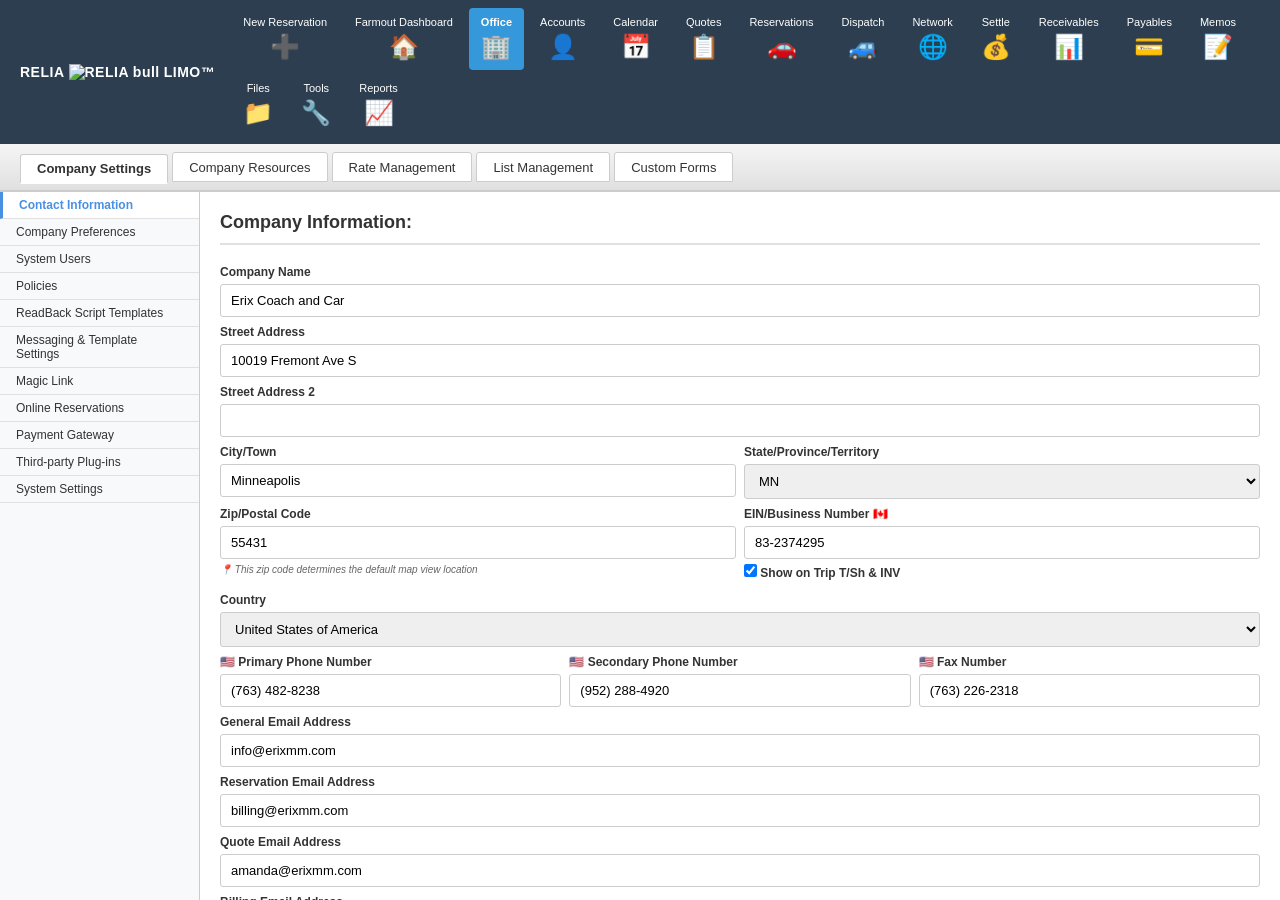
==== commit 18b599eb: "b b" ====
--- a/index.html
+++ b/index.html
@@ -3,8 +3,8 @@
   <head>
     <meta charset="UTF-8" />
     <meta name="viewport" content="width=device-width, initial-scale=1.0" />
-    <title>RELIA LIMO™ - Management System</title>
-    <link rel="icon" href="https://github.com/user-attachments/assets/d7d111cc-186d-4a88-bac3-7b39c313b25c" />
+    <title>RELIA LIMO™</title>
+    <link rel="icon" href="favicon.png" />
     <!-- Load environment variables first -->
     <script src="env.js"></script>
     <link rel="stylesheet" href="my-office.css" />
@@ -22,9 +22,31 @@
       }
       
       /* Ensure only one header shows */
+      html,
       body {
         margin: 0;
         padding: 0;
+        height: 100%;
+        overflow: hidden;
+      }
+
+      #app {
+        height: 100%;
+        overflow: hidden;
+      }
+
+      /* Keep the shell from scrolling (prevents header "jitter" due to scrollbars).
+         The iframes handle their own scrolling. */
+      .app-main-section {
+        height: calc(100vh - 60px);
+        overflow: hidden;
+      }
+
+      .app-main-section iframe {
+        width: 100% !important;
+        height: 100% !important;
+        border: none !important;
+        display: block;
       }
     </style>
   </head>
@@ -37,22 +59,22 @@
             <h1 class="logo">RELIA<img src="https://rosebud.ai/assets/red-bull-logo.webp?5r88" alt="RELIA bull" class="logo-bull">LIMO™</h1>
           </div>
           <div class="main-nav">
-            <button class="nav-btn" data-section="new-reservation" onclick="openNewReservation()"><span>New Reservation</span><span style="font-size: 24px;">➕</span></button>
-            <button class="nav-btn" data-section="dashboard" onclick="switchMainSection('dashboard')"><span>Farmout Dashboard</span><span style="font-size: 24px;">🏠</span></button>
-            <button class="nav-btn active" data-section="office" onclick="switchMainSection('office')"><span>Office</span><span style="font-size: 24px;">🏢</span></button>
-            <button class="nav-btn" data-section="accounts" onclick="switchMainSection('accounts')"><span>Accounts</span><span style="font-size: 24px;">👤</span></button>
-            <button class="nav-btn" data-section="calendar" onclick="switchMainSection('calendar')"><span>Calendar</span><span style="font-size: 24px;">📅</span></button>
-            <button class="nav-btn" data-section="quotes" onclick="switchMainSection('quotes')"><span>Quotes</span><span style="font-size: 24px;">📋</span></button>
-            <button class="nav-btn" data-section="reservations" onclick="switchMainSection('reservations')"><span>Reservations</span><span style="font-size: 24px;">🚗</span></button>
-            <button class="nav-btn" data-section="dispatch" onclick="switchMainSection('dispatch')"><span>Dispatch</span><span style="font-size: 24px;">🚙</span></button>
-            <button class="nav-btn" data-section="network" onclick="switchMainSection('network')"><span>Network</span><span style="font-size: 24px;">🌐</span></button>
-            <button class="nav-btn" data-section="settle" onclick="switchMainSection('settle')"><span>Settle</span><span style="font-size: 24px;">💰</span></button>
-            <button class="nav-btn" data-section="receivables" onclick="switchMainSection('receivables')"><span>Receivables</span><span style="font-size: 24px;">📊</span></button>
-            <button class="nav-btn" data-section="payables" onclick="switchMainSection('payables')"><span>Payables</span><span style="font-size: 24px;">💳</span></button>
-            <button class="nav-btn" data-section="memos" onclick="switchMainSection('memos')"><span>Memos</span><span style="font-size: 24px;">📝</span></button>
-            <button class="nav-btn" data-section="files" onclick="switchMainSection('files')"><span>Files</span><span style="font-size: 24px;">📁</span></button>
-            <button class="nav-btn" data-section="tools" onclick="switchMainSection('tools')"><span>Tools</span><span style="font-size: 24px;">🔧</span></button>
-            <button class="nav-btn" data-section="reports" onclick="switchMainSection('reports')"><span>Reports</span><span style="font-size: 24px;">📈</span></button>
+            <button class="nav-btn" data-section="new-reservation"><span>New Reservation</span><span style="font-size: 24px;">➕</span></button>
+            <button class="nav-btn" data-section="dashboard"><span>Farmout Dashboard</span><span style="font-size: 24px;">🏠</span></button>
+            <button class="nav-btn active" data-section="office"><span>Office</span><span style="font-size: 24px;">🏢</span></button>
+            <button class="nav-btn" data-section="accounts"><span>Accounts</span><span style="font-size: 24px;">👤</span></button>
+            <button class="nav-btn" data-section="calendar"><span>Calendar</span><span style="font-size: 24px;">📅</span></button>
+            <button class="nav-btn" data-section="quotes"><span>Quotes</span><span style="font-size: 24px;">📋</span></button>
+            <button class="nav-btn" data-section="reservations"><span>Reservations</span><span style="font-size: 24px;">🚗</span></button>
+            <button class="nav-btn" data-section="dispatch"><span>Dispatch</span><span style="font-size: 24px;">🚙</span></button>
+            <button class="nav-btn" data-section="network"><span>Network</span><span style="font-size: 24px;">🌐</span></button>
+            <button class="nav-btn" data-section="settle"><span>Settle</span><span style="font-size: 24px;">💰</span></button>
+            <button class="nav-btn" data-section="receivables"><span>Receivables</span><span style="font-size: 24px;">📊</span></button>
+            <button class="nav-btn" data-section="payables"><span>Payables</span><span style="font-size: 24px;">💳</span></button>
+            <button class="nav-btn" data-section="memos"><span>Memos</span><span style="font-size: 24px;">📝</span></button>
+            <button class="nav-btn" data-section="files"><span>Files</span><span style="font-size: 24px;">📁</span></button>
+            <button class="nav-btn" data-section="tools"><span>Tools</span><span style="font-size: 24px;">🔧</span></button>
+            <button class="nav-btn" data-section="reports"><span>Reports</span><span style="font-size: 24px;">📈</span></button>
           </div>
         </div>
       </header>
@@ -139,9 +161,184 @@
     </div>
 
     <script>
-      function openNewReservation() {
-        switchMainSection('new-reservation');
-      }
+      // Cross-tab shell coordination so standalone pages don't remain open "behind" index.
+      // Standalone pages can ask an existing shell tab to switch sections, then navigate away.
+      (function setupShellCoordination() {
+        const SECTION_ROUTES = {
+          dashboard: 'index-reservations.html',
+          office: 'my-office.html',
+          accounts: 'accounts.html',
+          quotes: 'quotes.html',
+          calendar: 'calendar.html',
+          'new-reservation': 'reservation-form.html',
+          reservations: 'reservations-list.html',
+          dispatch: 'dispatch-grid.html',
+          network: 'network.html',
+          settle: 'settle.html',
+          receivables: 'receivables.html',
+          payables: 'payables.html',
+          memos: 'memos.html',
+          files: 'files.html',
+          tools: 'tools.html',
+          reports: 'reports.html'
+        };
+
+        const isSafeRelativeUrl = (url) => {
+          if (typeof url !== 'string') return false;
+          const s = url.trim();
+          if (!s) return false;
+          if (/^[a-zA-Z][a-zA-Z0-9+.-]*:/.test(s)) return false;
+          if (s.startsWith('//')) return false;
+          if (s.includes('\\')) return false;
+          if (s.includes('..')) return false;
+          return true;
+        };
+
+        const isAllowedSectionUrl = (section, url) => {
+          const base = SECTION_ROUTES[section];
+          if (!base) return false;
+          if (!isSafeRelativeUrl(url)) return false;
+          const pathOnly = url.split('?')[0].split('#')[0];
+          return pathOnly === base;
+        };
+
+        const applySectionSwitch = (section, url) => {
+          try {
+            if (section && typeof url === 'string' && url.length > 0 && isAllowedSectionUrl(section, url)) {
+              const frame = document.querySelector(`#${CSS.escape(section)}Section iframe`);
+              if (frame) frame.src = url;
+            }
+          } catch {
+            // ignore
+          }
+
+          try {
+            if (section) switchMainSection(section);
+          } catch {
+            // ignore
+          }
+        };
+
+        // Heartbeat for other tabs to detect an existing shell.
+        const beat = () => {
+          try { localStorage.setItem('relia_shell_heartbeat', String(Date.now())); } catch { /* ignore */ }
+        };
+        beat();
+        setInterval(beat, 1500);
+
+        // BroadcastChannel (preferred)
+        try {
+          const bc = new BroadcastChannel('relia_shell');
+          bc.addEventListener('message', (event) => {
+            const data = event?.data || {};
+            if (data.type === 'relia:shellPing' && data.id) {
+              bc.postMessage({ type: 'relia:shellPong', id: data.id });
+              return;
+            }
+            if (data.type === 'relia:openSection' && data.section) {
+              applySectionSwitch(data.section, data.url || '');
+            }
+          });
+        } catch {
+          // ignore
+        }
+
+        // localStorage event fallback
+        window.addEventListener('storage', (e) => {
+          if (e.key !== 'relia_shell_switch' || !e.newValue) return;
+          try {
+            const msg = JSON.parse(e.newValue);
+            if (msg && msg.section) applySectionSwitch(msg.section, msg.url || '');
+          } catch {
+            // ignore
+          }
+        });
+      })();
+
+      // Wire all navigation buttons with event delegation
+      document.addEventListener('DOMContentLoaded', () => {
+        const mainNav = document.querySelector('.main-nav');
+        if (mainNav) {
+          mainNav.addEventListener('click', (e) => {
+            const btn = e.target.closest('.nav-btn');
+            if (btn?.dataset.section) {
+              switchMainSection(btn.dataset.section);
+            }
+          });
+        }
+
+        const SECTION_ROUTES = {
+          dashboard: 'index-reservations.html',
+          office: 'my-office.html',
+          accounts: 'accounts.html',
+          quotes: 'quotes.html',
+          calendar: 'calendar.html',
+          'new-reservation': 'reservation-form.html',
+          reservations: 'reservations-list.html',
+          dispatch: 'dispatch-grid.html',
+          network: 'network.html',
+          settle: 'settle.html',
+          receivables: 'receivables.html',
+          payables: 'payables.html',
+          memos: 'memos.html',
+          files: 'files.html',
+          tools: 'tools.html',
+          reports: 'reports.html'
+        };
+
+        const isSafeRelativeUrl = (url) => {
+          if (typeof url !== 'string') return false;
+          const s = url.trim();
+          if (!s) return false;
+          // Disallow absolute/protocol URLs and path traversal
+          if (/^[a-zA-Z][a-zA-Z0-9+.-]*:/.test(s)) return false;
+          if (s.startsWith('//')) return false;
+          if (s.includes('\\')) return false;
+          if (s.includes('..')) return false;
+          return true;
+        };
+
+        const isAllowedSectionUrl = (section, url) => {
+          const base = SECTION_ROUTES[section];
+          if (!base) return false;
+          if (!isSafeRelativeUrl(url)) return false;
+          const pathOnly = url.split('?')[0].split('#')[0];
+          return pathOnly === base;
+        };
+
+        // Support deep-links and standalone redirects: index.html?section=...
+        try {
+          const params = new URLSearchParams(window.location.search);
+          const section = params.get('section');
+          if (section) {
+            // If someone provided an old-style &url=..., strip it and ignore.
+            if (params.has('url')) {
+              params.delete('url');
+              const next = `${window.location.pathname}?${params.toString()}${window.location.hash || ''}`;
+              try { history.replaceState({}, '', next); } catch { /* ignore */ }
+            }
+
+            // One-time internal override (not user-controllable via URL)
+            try {
+              const raw = sessionStorage.getItem('relia_nav_override');
+              if (raw) {
+                const ov = JSON.parse(raw);
+                if (ov && ov.section === section && typeof ov.url === 'string' && isAllowedSectionUrl(section, ov.url)) {
+                  const frame = document.querySelector(`#${CSS.escape(section)}Section iframe`);
+                  if (frame) frame.src = ov.url;
+                }
+                sessionStorage.removeItem('relia_nav_override');
+              }
+            } catch {
+              // ignore
+            }
+
+            switchMainSection(section);
+          }
+        } catch {
+          // ignore
+        }
+      });
 
       function switchMainSection(section) {
         console.log('Switching to section:', section);
@@ -169,10 +366,94 @@
         }
       }
 
+      // Expose for modules/pages that want to call into the shell
+      window.switchMainSection = switchMainSection;
+
       // Listen for messages from iframes
       window.addEventListener('message', function(event) {
+        if (event.data.action === 'relia:accountSaved') {
+          // Forward to the reservation iframe so it can populate Billing with the saved account.
+          try {
+            const reservationIframe = document.querySelector('#new-reservationSection iframe');
+            if (reservationIframe && reservationIframe.contentWindow) {
+              reservationIframe.contentWindow.postMessage(event.data, '*');
+            }
+          } catch {
+            // ignore
+          }
+
+          // If this save originated from the reservation flow, return user to New Reservation.
+          try {
+            const from = (event?.data?.from || '').toString().toLowerCase();
+            if (from === 'reservation') {
+              switchMainSection('new-reservation');
+            }
+          } catch {
+            // ignore
+          }
+          return;
+        }
+
         if (event.data.action === 'switchSection') {
+          try {
+            const section = event.data.section;
+            const url = event.data.url;
+            if (section && typeof url === 'string' && url.length > 0) {
+              // Only allow the default route for that section (plus query/hash).
+              const allowed = (function() {
+                try {
+                  const SECTION_ROUTES = {
+                    dashboard: 'index-reservations.html',
+                    office: 'my-office.html',
+                    accounts: 'accounts.html',
+                    quotes: 'quotes.html',
+                    calendar: 'calendar.html',
+                    'new-reservation': 'reservation-form.html',
+                    reservations: 'reservations-list.html',
+                    dispatch: 'dispatch-grid.html',
+                    network: 'network.html',
+                    settle: 'settle.html',
+                    receivables: 'receivables.html',
+                    payables: 'payables.html',
+                    memos: 'memos.html',
+                    files: 'files.html',
+                    tools: 'tools.html',
+                    reports: 'reports.html'
+                  };
+
+                  const isSafeRelativeUrl = (u) => {
+                    if (typeof u !== 'string') return false;
+                    const s = u.trim();
+                    if (!s) return false;
+                    if (/^[a-zA-Z][a-zA-Z0-9+.-]*:/.test(s)) return false;
+                    if (s.startsWith('//')) return false;
+                    if (s.includes('\\')) return false;
+                    if (s.includes('..')) return false;
+                    return true;
+                  };
+
+                  const base = SECTION_ROUTES[section];
+                  if (!base) return false;
+                  if (!isSafeRelativeUrl(url)) return false;
+                  const pathOnly = url.split('?')[0].split('#')[0];
+                  return pathOnly === base;
+                } catch {
+                  return false;
+                }
+              })();
+
+              if (allowed) {
+                const frame = document.querySelector(`#${CSS.escape(section)}Section iframe`);
+                if (frame) frame.src = url;
+              }
+            }
+          } catch {
+            // ignore
+          }
           switchMainSection(event.data.section);
+        } else if (event.data.action === 'navigate') {
+          // Navigate to a specific URL
+          window.location.href = event.data.url;
         } else if (event.data.action === 'switchToDashboard') {
           // Switch to dashboard first
           switchMainSection('dashboard');
--- a/accounts.css
+++ b/accounts.css
@@ -144,6 +144,10 @@
   margin: 0 auto;
 }
 
+body.embedded .main-content {
+  padding: 12px;
+}
+
 .accounts-section {
   display: none;
 }
@@ -160,6 +164,10 @@
   height: calc(100vh - 140px);
 }
 
+body.embedded .companies-layout {
+  height: calc(100vh - 60px);
+}
+
 /* Companies List Panel */
 .companies-list-panel {
   background: white;
@@ -305,6 +313,10 @@
   grid-template-columns: 220px 1fr;
   gap: 20px;
   height: calc(100vh - 140px);
+}
+
+body.embedded .accounts-layout {
+  height: calc(100vh - 60px);
 }
 
 /* Accounts Sidebar */
@@ -653,6 +665,10 @@
   overflow-y: auto;
 }
 
+body.embedded .export-container {
+  height: calc(100vh - 60px);
+}
+
 .export-layout {
   display: grid;
   grid-template-columns: 1fr 300px;
--- a/calendar.css
+++ b/calendar.css
@@ -0,0 +1,600 @@
+* {
+  margin: 0;
+  padding: 0;
+  box-sizing: border-box;
+}
+
+body {
+  font-family: 'Segoe UI', Tahoma, Geneva, Verdana, sans-serif;
+  background: #e8e8e8;
+  color: #333;
+  overflow-x: hidden;
+}
+
+/* Header - Same as other pages */
+.header {
+  background: #2c3e50;
+  box-shadow: 0 2px 4px rgba(0, 0, 0, 0.2);
+}
+
+.header-content {
+  display: flex;
+  justify-content: space-between;
+  align-items: center;
+  max-width: 1800px;
+  margin: 0 auto;
+  padding: 8px 20px;
+  gap: 1rem;
+}
+
+.header-left {
+  display: flex;
+  align-items: center;
+  gap: 15px;
+}
+
+.logo {
+  font-size: 14px;
+  font-weight: 700;
+  color: white;
+  letter-spacing: 0.5px;
+  white-space: nowrap;
+  display: flex;
+  align-items: center;
+  gap: 4px;
+}
+
+.logo-bull {
+  height: 16px;
+  width: auto;
+  vertical-align: middle;
+}
+
+.main-nav {
+  display: flex;
+  gap: 4px;
+  flex-wrap: wrap;
+}
+
+.nav-btn {
+  background: transparent;
+  color: white;
+  border: none;
+  padding: 8px 12px;
+  font-size: 11px;
+  cursor: pointer;
+  border-radius: 4px;
+  transition: background 0.2s;
+  white-space: nowrap;
+}
+
+.nav-btn:hover {
+  background: rgba(255, 255, 255, 0.1);
+}
+
+.nav-btn.active {
+  background: #3498db;
+  font-weight: 600;
+}
+
+/* Calendar Controls Bar */
+.calendar-controls-bar {
+  background: #f5f5f5;
+  border-bottom: 1px solid #ccc;
+  padding: 10px 20px;
+  display: flex;
+  align-items: center;
+  gap: 30px;
+  flex-wrap: wrap;
+}
+
+.view-type-buttons {
+  display: flex;
+  gap: 5px;
+}
+
+.view-type-btn {
+  background: white;
+  border: 1px solid #ccc;
+  padding: 6px 16px;
+  font-size: 13px;
+  cursor: pointer;
+  border-radius: 3px;
+  transition: all 0.2s;
+}
+
+.view-type-btn:hover {
+  background: #f0f0f0;
+}
+
+.view-type-btn.active {
+  background: #3498db;
+  color: white;
+  border-color: #3498db;
+  font-weight: 600;
+}
+
+.date-navigation {
+  display: flex;
+  align-items: center;
+  gap: 10px;
+  flex: 1;
+}
+
+.date-navigation label {
+  font-size: 13px;
+  font-weight: 600;
+  color: #555;
+}
+
+.date-selector {
+  padding: 6px 10px;
+  border: 1px solid #ccc;
+  border-radius: 3px;
+  font-size: 13px;
+  background: white;
+  min-width: 180px;
+}
+
+.btn-go {
+  background: #3498db;
+  color: white;
+  border: none;
+  padding: 6px 20px;
+  border-radius: 3px;
+  font-size: 13px;
+  cursor: pointer;
+  font-weight: 600;
+}
+
+.btn-go:hover {
+  background: #2980b9;
+}
+
+.btn-print {
+  background: white;
+  border: 1px solid #ccc;
+  padding: 6px 16px;
+  border-radius: 3px;
+  font-size: 13px;
+  cursor: pointer;
+  transition: background 0.2s;
+}
+
+.btn-print:hover {
+  background: #f0f0f0;
+}
+
+.mobile-checkbox {
+  display: flex;
+  align-items: center;
+  gap: 6px;
+  font-size: 13px;
+  cursor: pointer;
+}
+
+.mobile-checkbox input[type="checkbox"] {
+  width: 16px;
+  height: 16px;
+  cursor: pointer;
+}
+
+/* Filter Controls */
+.filter-controls {
+  background: white;
+  border-bottom: 2px solid #ddd;
+  padding: 12px 20px;
+  display: flex;
+  align-items: center;
+  justify-content: space-between;
+  gap: 20px;
+  flex-wrap: wrap;
+}
+
+.filter-checkboxes {
+  display: flex;
+  gap: 20px;
+}
+
+.checkbox-label {
+  display: flex;
+  align-items: center;
+  gap: 6px;
+  font-size: 13px;
+  cursor: pointer;
+  color: #333;
+}
+
+.checkbox-label input[type="checkbox"] {
+  width: 16px;
+  height: 16px;
+  cursor: pointer;
+}
+
+/* Toggle switches */
+.toggle-label {
+  display: inline-flex;
+  align-items: center;
+  gap: 8px;
+  font-size: 13px;
+  cursor: pointer;
+  color: #333;
+  user-select: none;
+}
+
+.toggle-label input[type="checkbox"] {
+  position: absolute;
+  opacity: 0;
+  pointer-events: none;
+}
+
+.toggle-ui {
+  width: 34px;
+  height: 18px;
+  border-radius: 999px;
+  border: 1px solid #bbb;
+  background: #e6e6e6;
+  position: relative;
+  flex: 0 0 auto;
+}
+
+.toggle-ui::after {
+  content: '';
+  position: absolute;
+  top: 1px;
+  left: 1px;
+  width: 14px;
+  height: 14px;
+  border-radius: 50%;
+  background: white;
+  border: 1px solid #bbb;
+  transition: transform 0.15s ease, border-color 0.15s ease;
+}
+
+.toggle-label input[type="checkbox"]:checked + .toggle-ui {
+  background: #3498db;
+  border-color: #3498db;
+}
+
+.toggle-label input[type="checkbox"]:checked + .toggle-ui::after {
+  transform: translateX(16px);
+  border-color: #3498db;
+}
+
+.filter-selectors {
+  display: flex;
+  align-items: center;
+  gap: 15px;
+  flex-wrap: wrap;
+  flex: 1;
+  justify-content: flex-end;
+}
+
+.filter-group {
+  display: flex;
+  align-items: center;
+  gap: 6px;
+}
+
+.filter-group label {
+  font-size: 12px;
+  font-weight: 600;
+  color: #555;
+  white-space: nowrap;
+}
+
+.filter-select {
+  padding: 5px 8px;
+  border: 1px solid #ccc;
+  border-radius: 3px;
+  font-size: 12px;
+  background: white;
+  min-width: 120px;
+}
+
+.btn-launch {
+  background: #ff6b35;
+  color: white;
+  border: none;
+  padding: 6px 24px;
+  border-radius: 3px;
+  font-size: 13px;
+  font-weight: 600;
+  cursor: pointer;
+  text-transform: lowercase;
+}
+
+.btn-launch:hover {
+  background: #e55a2b;
+}
+
+/* Holidays / Observances ticker */
+.holiday-ticker {
+  display: none;
+  background: #f5f5f5;
+  border-bottom: 1px solid #ccc;
+  overflow: hidden;
+  white-space: nowrap;
+  padding: 6px 0;
+}
+
+body.show-holiday-ticker .holiday-ticker {
+  display: block;
+}
+
+.holiday-ticker-track {
+  display: inline-block;
+  padding-left: 100%;
+  animation: holiday-ticker-scroll 45s linear infinite;
+  font-size: 12px;
+  color: #333;
+}
+
+.holiday-ticker-item {
+  display: inline-block;
+  padding: 0 18px;
+}
+
+.holiday-ticker-dot {
+  display: inline-block;
+  width: 6px;
+  height: 6px;
+  border-radius: 50%;
+  background: #999;
+  margin-right: 10px;
+  vertical-align: middle;
+}
+
+@keyframes holiday-ticker-scroll {
+  0% { transform: translateX(0); }
+  100% { transform: translateX(-100%); }
+}
+
+/* Calendar Main */
+.calendar-main {
+  padding: 0;
+  background: white;
+  height: calc(100vh - 180px);
+  overflow: auto;
+}
+
+.calendar-grid {
+  display: flex;
+  flex-direction: column;
+  min-width: 1200px;
+}
+
+/* Calendar Header */
+.calendar-header {
+  display: grid;
+  grid-template-columns: repeat(7, 1fr);
+  background: #e8e8e8;
+  border-bottom: 2px solid #999;
+  position: sticky;
+  top: 0;
+  z-index: 10;
+}
+
+.calendar-header-cell {
+  padding: 10px;
+  text-align: center;
+  font-size: 14px;
+  font-weight: 600;
+  color: #333;
+  border-right: 1px solid #ccc;
+}
+
+.calendar-header-cell:last-child {
+  border-right: none;
+}
+
+/* Calendar Body */
+.calendar-body {
+  display: grid;
+  grid-template-columns: repeat(7, 1fr);
+  grid-auto-rows: minmax(120px, auto);
+}
+
+.calendar-cell {
+  border: 1px solid #ddd;
+  border-top: none;
+  border-left: none;
+  padding: 4px;
+  background: white;
+  position: relative;
+  min-height: 120px;
+}
+
+.calendar-cell:nth-child(7n) {
+  border-right: none;
+}
+
+.calendar-cell.empty-cell {
+  background: #f9f9f9;
+}
+
+.cell-date {
+  font-size: 12px;
+  font-weight: 600;
+  color: #666;
+  padding: 4px 6px;
+  text-align: right;
+}
+
+.cell-content {
+  display: flex;
+  flex-direction: column;
+  gap: 3px;
+  margin-top: 4px;
+}
+
+/* Event Items */
+.event-item {
+  padding: 4px 6px;
+  border-radius: 2px;
+  font-size: 11px;
+  line-height: 1.3;
+  cursor: pointer;
+  transition: transform 0.1s;
+}
+
+.event-item:hover {
+  transform: scale(1.02);
+  box-shadow: 0 2px 4px rgba(0, 0, 0, 0.2);
+}
+
+.event-cyan {
+  background: #4dd0e1;
+  color: #000;
+}
+
+.event-orange {
+  background: #ff9800;
+  color: #000;
+}
+
+/* User-created events */
+.event-gray {
+  background: #e6e6e6;
+  color: #000;
+}
+
+.event-time {
+  font-weight: 600;
+  margin-bottom: 2px;
+}
+
+.event-vehicle {
+  font-size: 10px;
+  line-height: 1.2;
+}
+
+/* Tooltip (sneak peek on hover) */
+.calendar-tooltip {
+  position: fixed;
+  z-index: 9999;
+  max-width: 340px;
+  white-space: pre-line;
+  background: white;
+  border: 1px solid #ccc;
+  border-radius: 4px;
+  padding: 8px 10px;
+  font-size: 12px;
+  color: #333;
+  box-shadow: 0 8px 18px rgba(0, 0, 0, 0.2);
+  pointer-events: none;
+}
+
+/* Modal (popup on click) */
+.calendar-modal {
+  position: fixed;
+  inset: 0;
+  z-index: 9998;
+}
+
+.calendar-modal-overlay {
+  position: absolute;
+  inset: 0;
+  background: rgba(0, 0, 0, 0.35);
+}
+
+.calendar-modal-content {
+  position: relative;
+  z-index: 1;
+  width: min(700px, calc(100vw - 40px));
+  max-height: calc(100vh - 60px);
+  overflow: auto;
+  background: white;
+  border: 1px solid #ccc;
+  border-radius: 6px;
+  box-shadow: 0 14px 30px rgba(0, 0, 0, 0.25);
+  margin: 30px auto;
+}
+
+.calendar-modal-header {
+  display: flex;
+  align-items: center;
+  justify-content: space-between;
+  padding: 10px 12px;
+  background: #2c3e50;
+  color: white;
+}
+
+.calendar-modal-title {
+  font-size: 14px;
+  font-weight: 700;
+}
+
+.calendar-modal-close {
+  background: transparent;
+  border: none;
+  color: white;
+  font-size: 22px;
+  line-height: 1;
+  cursor: pointer;
+  padding: 0 4px;
+}
+
+.calendar-modal-body {
+  padding: 12px;
+}
+
+.calendar-modal-row {
+  display: grid;
+  grid-template-columns: 120px 1fr;
+  gap: 10px;
+  padding: 6px 0;
+  border-bottom: 1px solid #eee;
+}
+
+.calendar-modal-row:last-child {
+  border-bottom: none;
+}
+
+.calendar-modal-label {
+  font-size: 12px;
+  font-weight: 700;
+  color: #555;
+}
+
+.calendar-modal-value {
+  font-size: 12px;
+  color: #333;
+  word-break: break-word;
+}
+
+/* Responsive adjustments */
+@media (max-width: 1400px) {
+  .filter-selectors {
+    width: 100%;
+    justify-content: flex-start;
+  }
+  
+  .calendar-controls-bar {
+    gap: 15px;
+  }
+}
+
+@media (max-width: 768px) {
+  .main-nav {
+    gap: 2px;
+  }
+  
+  .nav-btn {
+    padding: 6px 8px;
+    font-size: 10px;
+  }
+  
+  .calendar-controls-bar {
+    padding: 8px 10px;
+  }
+  
+  .filter-controls {
+    padding: 10px;
+  }
+  
+  .event-item {
+    font-size: 10px;
+    padding: 3px 4px;
+  }
+}
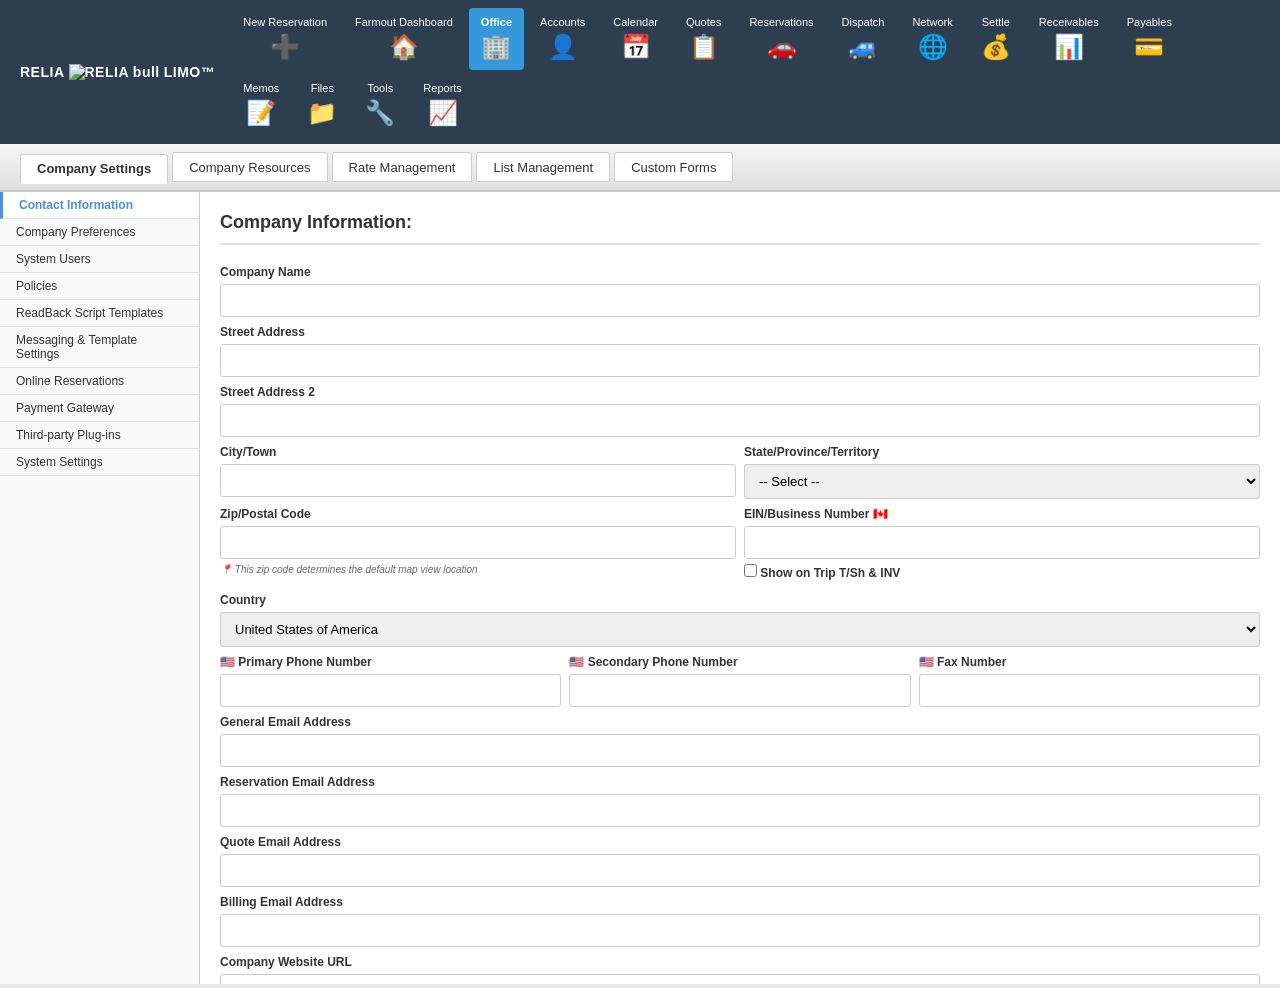
==== commit 9d9dc26c: "c" ====
--- a/index.html
+++ b/index.html
@@ -16,37 +16,23 @@
       /* Main section visibility control */
       .app-main-section {
         display: none !important;
+        opacity: 0;
+        transition: opacity 0.15s ease-in-out;
       }
       .app-main-section.active {
         display: block !important;
+        opacity: 1;
+      }
+      
+      /* Smooth iframe transitions */
+      .app-main-section iframe {
+        transition: opacity 0.15s ease-in-out;
       }
       
       /* Ensure only one header shows */
-      html,
       body {
         margin: 0;
         padding: 0;
-        height: 100%;
-        overflow: hidden;
-      }
-
-      #app {
-        height: 100%;
-        overflow: hidden;
-      }
-
-      /* Keep the shell from scrolling (prevents header "jitter" due to scrollbars).
-         The iframes handle their own scrolling. */
-      .app-main-section {
-        height: calc(100vh - 60px);
-        overflow: hidden;
-      }
-
-      .app-main-section iframe {
-        width: 100% !important;
-        height: 100% !important;
-        border: none !important;
-        display: block;
       }
     </style>
   </head>
@@ -76,6 +62,9 @@
             <button class="nav-btn" data-section="tools"><span>Tools</span><span style="font-size: 24px;">🔧</span></button>
             <button class="nav-btn" data-section="reports"><span>Reports</span><span style="font-size: 24px;">📈</span></button>
           </div>
+
+          <!-- User Menu (top-right) -->
+          <div id="userMenuContainer"></div>
         </div>
       </header>
 
@@ -158,190 +147,125 @@
       <div id="new-reservationSection" class="app-main-section">
         <iframe src="reservation-form.html" style="width: 100%; height: calc(100vh - 60px); border: none;"></iframe>
       </div>
+
+      <!-- CONFIRMED RESERVATION SECTION (VIEW MODE) -->
+      <div id="confirmedReservationSection" class="app-main-section">
+        <iframe src="confirmed-reservation.html" style="width: 100%; height: calc(100vh - 60px); border: none;"></iframe>
+      </div>
     </div>
 
     <script>
-      // Cross-tab shell coordination so standalone pages don't remain open "behind" index.
-      // Standalone pages can ask an existing shell tab to switch sections, then navigate away.
-      (function setupShellCoordination() {
-        const SECTION_ROUTES = {
-          dashboard: 'index-reservations.html',
-          office: 'my-office.html',
-          accounts: 'accounts.html',
-          quotes: 'quotes.html',
-          calendar: 'calendar.html',
-          'new-reservation': 'reservation-form.html',
-          reservations: 'reservations-list.html',
-          dispatch: 'dispatch-grid.html',
-          network: 'network.html',
-          settle: 'settle.html',
-          receivables: 'receivables.html',
-          payables: 'payables.html',
-          memos: 'memos.html',
-          files: 'files.html',
-          tools: 'tools.html',
-          reports: 'reports.html'
-        };
-
-        const isSafeRelativeUrl = (url) => {
-          if (typeof url !== 'string') return false;
-          const s = url.trim();
-          if (!s) return false;
-          if (/^[a-zA-Z][a-zA-Z0-9+.-]*:/.test(s)) return false;
-          if (s.startsWith('//')) return false;
-          if (s.includes('\\')) return false;
-          if (s.includes('..')) return false;
-          return true;
-        };
-
-        const isAllowedSectionUrl = (section, url) => {
-          const base = SECTION_ROUTES[section];
-          if (!base) return false;
-          if (!isSafeRelativeUrl(url)) return false;
-          const pathOnly = url.split('?')[0].split('#')[0];
-          return pathOnly === base;
-        };
-
-        const applySectionSwitch = (section, url) => {
-          try {
-            if (section && typeof url === 'string' && url.length > 0 && isAllowedSectionUrl(section, url)) {
-              const frame = document.querySelector(`#${CSS.escape(section)}Section iframe`);
-              if (frame) frame.src = url;
-            }
-          } catch {
-            // ignore
-          }
-
-          try {
-            if (section) switchMainSection(section);
-          } catch {
-            // ignore
-          }
-        };
-
-        // Heartbeat for other tabs to detect an existing shell.
-        const beat = () => {
-          try { localStorage.setItem('relia_shell_heartbeat', String(Date.now())); } catch { /* ignore */ }
-        };
-        beat();
-        setInterval(beat, 1500);
-
-        // BroadcastChannel (preferred)
-        try {
-          const bc = new BroadcastChannel('relia_shell');
-          bc.addEventListener('message', (event) => {
-            const data = event?.data || {};
-            if (data.type === 'relia:shellPing' && data.id) {
-              bc.postMessage({ type: 'relia:shellPong', id: data.id });
-              return;
-            }
-            if (data.type === 'relia:openSection' && data.section) {
-              applySectionSwitch(data.section, data.url || '');
-            }
-          });
-        } catch {
-          // ignore
-        }
-
-        // localStorage event fallback
-        window.addEventListener('storage', (e) => {
-          if (e.key !== 'relia_shell_switch' || !e.newValue) return;
-          try {
-            const msg = JSON.parse(e.newValue);
-            if (msg && msg.section) applySectionSwitch(msg.section, msg.url || '');
-          } catch {
-            // ignore
-          }
-        });
-      })();
+      // Track which section is currently active to prevent redundant switches
+      let currentActiveSection = 'office';
+      const iframeCache = new Map();
 
       // Wire all navigation buttons with event delegation
       document.addEventListener('DOMContentLoaded', () => {
+        // Check if user has a startup page preference and navigate there
+        checkStartupPagePreference();
+        
         const mainNav = document.querySelector('.main-nav');
         if (mainNav) {
           mainNav.addEventListener('click', (e) => {
-            const btn = e.target.closest('.nav-btn');
-            if (btn?.dataset.section) {
+            const target = e.target;
+            const btn = target instanceof Element ? target.closest('.nav-btn') : null;
+            if (btn && btn.dataset.section) {
               switchMainSection(btn.dataset.section);
             }
           });
         }
-
-        const SECTION_ROUTES = {
-          dashboard: 'index-reservations.html',
-          office: 'my-office.html',
-          accounts: 'accounts.html',
-          quotes: 'quotes.html',
-          calendar: 'calendar.html',
-          'new-reservation': 'reservation-form.html',
-          reservations: 'reservations-list.html',
-          dispatch: 'dispatch-grid.html',
-          network: 'network.html',
-          settle: 'settle.html',
-          receivables: 'receivables.html',
-          payables: 'payables.html',
-          memos: 'memos.html',
-          files: 'files.html',
-          tools: 'tools.html',
-          reports: 'reports.html'
-        };
-
-        const isSafeRelativeUrl = (url) => {
-          if (typeof url !== 'string') return false;
-          const s = url.trim();
-          if (!s) return false;
-          // Disallow absolute/protocol URLs and path traversal
-          if (/^[a-zA-Z][a-zA-Z0-9+.-]*:/.test(s)) return false;
-          if (s.startsWith('//')) return false;
-          if (s.includes('\\')) return false;
-          if (s.includes('..')) return false;
-          return true;
-        };
-
-        const isAllowedSectionUrl = (section, url) => {
-          const base = SECTION_ROUTES[section];
-          if (!base) return false;
-          if (!isSafeRelativeUrl(url)) return false;
-          const pathOnly = url.split('?')[0].split('#')[0];
-          return pathOnly === base;
-        };
-
-        // Support deep-links and standalone redirects: index.html?section=...
+      });
+
+      /**
+       * Check for startup page preference and navigate if applicable
+       */
+      function checkStartupPagePreference() {
         try {
-          const params = new URLSearchParams(window.location.search);
-          const section = params.get('section');
-          if (section) {
-            // If someone provided an old-style &url=..., strip it and ignore.
-            if (params.has('url')) {
-              params.delete('url');
-              const next = `${window.location.pathname}?${params.toString()}${window.location.hash || ''}`;
-              try { history.replaceState({}, '', next); } catch { /* ignore */ }
-            }
-
-            // One-time internal override (not user-controllable via URL)
-            try {
-              const raw = sessionStorage.getItem('relia_nav_override');
-              if (raw) {
-                const ov = JSON.parse(raw);
-                if (ov && ov.section === section && typeof ov.url === 'string' && isAllowedSectionUrl(section, ov.url)) {
-                  const frame = document.querySelector(`#${CSS.escape(section)}Section iframe`);
-                  if (frame) frame.src = ov.url;
-                }
-                sessionStorage.removeItem('relia_nav_override');
-              }
-            } catch {
-              // ignore
-            }
-
+          // Only navigate from index.html, index-reservations.html, or root path
+          const currentPath = (window.location.pathname || '').toLowerCase();
+          let currentFile = currentPath.split('/').pop() || '';
+          
+          // Remove .html extension for comparison
+          if (currentFile.endsWith('.html')) {
+            currentFile = currentFile.replace('.html', '');
+          }
+          
+          console.log('[StartupPage] ========== CHECKING STARTUP PAGE NAVIGATION ==========');
+          console.log('[StartupPage] Current file (normalized):', currentFile);
+          
+          // Valid entry points for startup page navigation (normalized without .html)
+          const validEntryPoints = ['index', 'index-reservations', ''];
+          const isValidEntry = validEntryPoints.includes(currentFile) || !currentFile;
+          console.log('[StartupPage] Is valid entry point?', isValidEntry);
+          
+          if (!isValidEntry) {
+            console.log('[StartupPage] Not on a valid entry point, skipping navigation');
+            return;
+          }
+
+          // Check if CompanySettingsManager is available
+          if (!window.CompanySettingsManager) {
+            console.log('[StartupPage] CompanySettingsManager not available yet');
+            return;
+          }
+
+          console.log('[StartupPage] ===== LOADING SETTINGS =====');
+          const settingsManager = new window.CompanySettingsManager();
+          const startPage = settingsManager.getSetting('defaultStartPage');
+          console.log('[StartupPage] Raw getSetting("defaultStartPage"):', startPage);
+          const finalPage = startPage || 'reservations';
+          console.log('[StartupPage] After fallback:', finalPage);
+
+          // Map setting values to section names
+          const STARTUP_SECTIONS = {
+            'new-reservation': 'new-reservation',
+            'farmout-dashboard': 'dashboard',
+            'office': 'office',
+            'accounts': 'accounts',
+            'calendar': 'calendar',
+            'quotes': 'quotes',
+            'reservations': 'reservations',
+            'dispatch': 'dispatch',
+            'network': 'network',
+            'settle': 'settle',
+            'receivables': 'receivables',
+            'payables': 'payables',
+            'memos': 'memos',
+            'files': 'files',
+            'tools': 'tools',
+            'reports': 'reports'
+          };
+
+          const section = STARTUP_SECTIONS[finalPage];
+          console.log('[StartupPage] ===== SECTION LOOKUP =====');
+          console.log('[StartupPage] Looking up section for:', finalPage);
+          console.log('[StartupPage] Available sections:', Object.keys(STARTUP_SECTIONS));
+          console.log('[StartupPage] Section lookup result:', section);
+          
+          // If we found a valid section and it's not the default, navigate to it
+          if (section && section !== 'office') { // 'office' is the default
+            console.log('[StartupPage] ✅ Navigating to startup section:', section);
             switchMainSection(section);
-          }
-        } catch {
-          // ignore
-        }
-      });
+            return;
+          }
+          
+          console.log('[StartupPage] Using default section (office)');
+        } catch (error) {
+          console.error('[StartupPage] Error checking startup page:', error);
+        }
+      }
 
       function switchMainSection(section) {
+        const isNewReservationRequest = section === 'new-reservation';
+
+        // Skip if already on this section unless forcing a fresh new reservation load
+        if (currentActiveSection === section && !isNewReservationRequest) {
+          console.log('ℹ️ Already on section:', section);
+          return;
+        }
+
         console.log('Switching to section:', section);
+        currentActiveSection = section;
         
         // Update nav button active state
         document.querySelectorAll('.nav-btn').forEach(btn => {
@@ -351,7 +275,7 @@
           }
         });
 
-        // Force hide all sections first - remove active class
+        // Hide all sections
         document.querySelectorAll('.app-main-section').forEach(sec => {
           sec.classList.remove('active');
         });
@@ -361,99 +285,112 @@
         if (sectionElement) {
           sectionElement.classList.add('active');
           console.log('✓ Activated section:', section);
+          
+          // For reservations, ensure we're on the list view but don't reload if already there
+          if (section === 'reservations') {
+            const reservationsIframe = sectionElement.querySelector('iframe');
+            if (reservationsIframe) {
+              const currentSrc = (reservationsIframe.src || '').toLowerCase();
+              if (!currentSrc.includes('reservations-list.html')) {
+                console.log('🔄 Loading reservations-list.html');
+                reservationsIframe.src = 'reservations-list.html';
+              } else {
+                console.log('✓ Reservations iframe already on list view, no reload');
+              }
+            }
+          } else if (section === 'new-reservation') {
+            const reservationIframe = sectionElement.querySelector('iframe');
+            if (reservationIframe) {
+              console.log('🔄 Preparing fresh reservation form');
+              reservationIframe.dataset.confNumber = '';
+              delete reservationIframe.dataset.viewMode;
+              const timestamp = Date.now();
+              reservationIframe.src = `reservation-form.html?_new=${timestamp}`;
+            }
+          }
         } else {
           console.error('Section not found:', section + 'Section');
         }
       }
 
-      // Expose for modules/pages that want to call into the shell
-      window.switchMainSection = switchMainSection;
-
       // Listen for messages from iframes
       window.addEventListener('message', function(event) {
-        if (event.data.action === 'relia:accountSaved') {
-          // Forward to the reservation iframe so it can populate Billing with the saved account.
-          try {
+        // Handle reservation form signals
+        if (event.data.action === 'reservationFormScriptLoaded') {
+          console.log('📨 [iframe→parent] Reservation form script loaded, readyState:', event.data.readyState);
+        } else if (event.data.action === 'reservationFormInitialized') {
+          console.log('📨 [iframe→parent] Reservation form initialized, editMode:', event.data.editMode);
+        }
+        if (event.data.action === 'switchSection') {
+          switchMainSection(event.data.section);
+            if (event.data.section === 'reservations' && event.data.openConf) {
+              // Give iframe time to load/become active before sending message
+              setTimeout(() => {
+                const reservationsIframe = document.querySelector('#reservationsSection iframe');
+                if (reservationsIframe && reservationsIframe.contentWindow) {
+                  console.log('📤 Sending openReservation message to reservations list:', event.data.openConf);
+                  reservationsIframe.contentWindow.postMessage({
+                    action: 'openReservation',
+                    conf: event.data.openConf
+                  }, '*');
+                }
+              }, 300);
+            }
+        } else if (event.data.action === 'openReservation') {
+          // Handle opening a saved reservation from reservations-list iframe
+          const confNumber = event.data.openConf || event.data.conf;
+          // Switch to confirmed-reservation section (view mode) - NOT new-reservation
+          switchMainSection('confirmedReservation');
+          
+          // Small delay to ensure section is visible
+          setTimeout(() => {
+            const reservationIframe = document.querySelector('#confirmedReservationSection iframe');
+            if (reservationIframe) {
+              // Store conf as data attribute on the iframe
+              reservationIframe.dataset.confNumber = confNumber;
+              reservationIframe.dataset.viewMode = 'true';
+              // Load confirmed-reservation.html (view mode) instead of the edit form
+              const timestamp = new Date().getTime();
+              const encodedConf = encodeURIComponent(confNumber);
+              reservationIframe.src = `confirmed-reservation.html?conf=${encodedConf}&_reload=${timestamp}`;
+            }
+          }, 50);
+        } else if (event.data.action === 'newReservation') {
+          // Handle new reservation request from reservation form
+          switchMainSection('new-reservation');
+          
+          setTimeout(() => {
             const reservationIframe = document.querySelector('#new-reservationSection iframe');
-            if (reservationIframe && reservationIframe.contentWindow) {
-              reservationIframe.contentWindow.postMessage(event.data, '*');
-            }
-          } catch {
-            // ignore
-          }
-
-          // If this save originated from the reservation flow, return user to New Reservation.
-          try {
-            const from = (event?.data?.from || '').toString().toLowerCase();
-            if (from === 'reservation') {
-              switchMainSection('new-reservation');
-            }
-          } catch {
-            // ignore
-          }
-          return;
-        }
-
-        if (event.data.action === 'switchSection') {
-          try {
-            const section = event.data.section;
-            const url = event.data.url;
-            if (section && typeof url === 'string' && url.length > 0) {
-              // Only allow the default route for that section (plus query/hash).
-              const allowed = (function() {
-                try {
-                  const SECTION_ROUTES = {
-                    dashboard: 'index-reservations.html',
-                    office: 'my-office.html',
-                    accounts: 'accounts.html',
-                    quotes: 'quotes.html',
-                    calendar: 'calendar.html',
-                    'new-reservation': 'reservation-form.html',
-                    reservations: 'reservations-list.html',
-                    dispatch: 'dispatch-grid.html',
-                    network: 'network.html',
-                    settle: 'settle.html',
-                    receivables: 'receivables.html',
-                    payables: 'payables.html',
-                    memos: 'memos.html',
-                    files: 'files.html',
-                    tools: 'tools.html',
-                    reports: 'reports.html'
-                  };
-
-                  const isSafeRelativeUrl = (u) => {
-                    if (typeof u !== 'string') return false;
-                    const s = u.trim();
-                    if (!s) return false;
-                    if (/^[a-zA-Z][a-zA-Z0-9+.-]*:/.test(s)) return false;
-                    if (s.startsWith('//')) return false;
-                    if (s.includes('\\')) return false;
-                    if (s.includes('..')) return false;
-                    return true;
-                  };
-
-                  const base = SECTION_ROUTES[section];
-                  if (!base) return false;
-                  if (!isSafeRelativeUrl(url)) return false;
-                  const pathOnly = url.split('?')[0].split('#')[0];
-                  return pathOnly === base;
-                } catch {
-                  return false;
-                }
-              })();
-
-              if (allowed) {
-                const frame = document.querySelector(`#${CSS.escape(section)}Section iframe`);
-                if (frame) frame.src = url;
-              }
-            }
-          } catch {
-            // ignore
-          }
-          switchMainSection(event.data.section);
+            if (reservationIframe) {
+              // Clear any stored conf number
+              reservationIframe.dataset.confNumber = '';
+              delete reservationIframe.dataset.viewMode;
+              // Force reload to get a fresh blank form
+              const timestamp = new Date().getTime();
+              reservationIframe.src = `reservation-form.html?_new=${timestamp}`;
+            }
+          }, 50);
+        } else if (event.data.action === 'editReservation') {
+          // Handle edit mode request from confirmed-reservation iframe
+          const confNumber = event.data.conf;
+          // Switch to new-reservation section for editing
+          switchMainSection('new-reservation');
+          
+          setTimeout(() => {
+            const reservationIframe = document.querySelector('#new-reservationSection iframe');
+            if (reservationIframe) {
+              // Store conf as data attribute on the iframe
+              reservationIframe.dataset.confNumber = confNumber;
+              delete reservationIframe.dataset.viewMode;
+              // Load reservation-form.html in edit mode
+              const timestamp = new Date().getTime();
+              reservationIframe.src = `reservation-form.html?_edit=${timestamp}`;
+            }
+          }, 50);
+        } else if (event.data.action === 'switchToReservations') {
+          // Switch back to reservations list
+          switchMainSection('reservations');
         } else if (event.data.action === 'navigate') {
-          // Navigate to a specific URL
-          window.location.href = event.data.url;
         } else if (event.data.action === 'switchToDashboard') {
           // Switch to dashboard first
           switchMainSection('dashboard');
@@ -482,10 +419,22 @@
           }, 100);
         }
       });
+      
+      // Utility to purge ghost reservations from localStorage
+      window.purgeAllGhostReservations = function() {
+        localStorage.removeItem('relia_reservations');
+        sessionStorage.removeItem('relia_ghost_purge_v1');
+        console.log('[ManualPurge] Cleared all cached reservations. Reloading...');
+        location.reload();
+      };
     </script>
 
     <!-- Authentication Protection & User Menu -->
     <script type="module" src="auth-guard.js"></script>
     <script type="module" src="user-menu.js"></script>
+    
+    <!-- Company Settings & Application -->
+    <script src="CompanySettingsManager.js"></script>
+    <script src="SettingsApplicationManager.js"></script>
   </body>
 </html>
--- a/my-office.css
+++ b/my-office.css
@@ -307,8 +307,9 @@
   display: flex;
   justify-content: space-between;
   align-items: center;
-  max-width: 1800px;
-  margin: 0 auto;
+  max-width: none;
+  width: 100%;
+  margin: 0;
   padding: 8px 20px;
   gap: 1rem;
 }
@@ -521,8 +522,9 @@
 
 /* Main Content */
 .main-content {
-  max-width: 1800px;
-  margin: 0 auto;
+  max-width: none;
+  width: 100%;
+  margin: 0;
   padding: 0;
   display: flex;
 }
--- a/accounts.css
+++ b/accounts.css
@@ -21,8 +21,9 @@
   display: flex;
   justify-content: space-between;
   align-items: center;
-  max-width: 1800px;
-  margin: 0 auto;
+  max-width: none;
+  width: 100%;
+  margin: 0;
   padding: 8px 20px;
   gap: 1rem;
 }
@@ -140,8 +141,9 @@
 /* Main Content */
 .main-content {
   padding: 20px;
-  max-width: 1800px;
-  margin: 0 auto;
+  max-width: none;
+  width: 100%;
+  margin: 0;
 }
 
 body.embedded .main-content {
@@ -310,7 +312,7 @@
 /* Accounts Layout */
 .accounts-layout {
   display: grid;
-  grid-template-columns: 220px 1fr;
+  grid-template-columns: 320px 1fr;
   gap: 20px;
   height: calc(100vh - 140px);
 }
@@ -492,7 +494,7 @@
 /* Account Form */
 .account-form {
   display: grid;
-  grid-template-columns: 1fr 400px;
+  grid-template-columns: 1fr 520px;
   gap: 20px;
   padding: 20px;
 }
@@ -673,7 +675,8 @@
   display: grid;
   grid-template-columns: 1fr 300px;
   gap: 20px;
-  max-width: 1400px;
+  max-width: none;
+  width: 100%;
 }
 
 .export-main {
